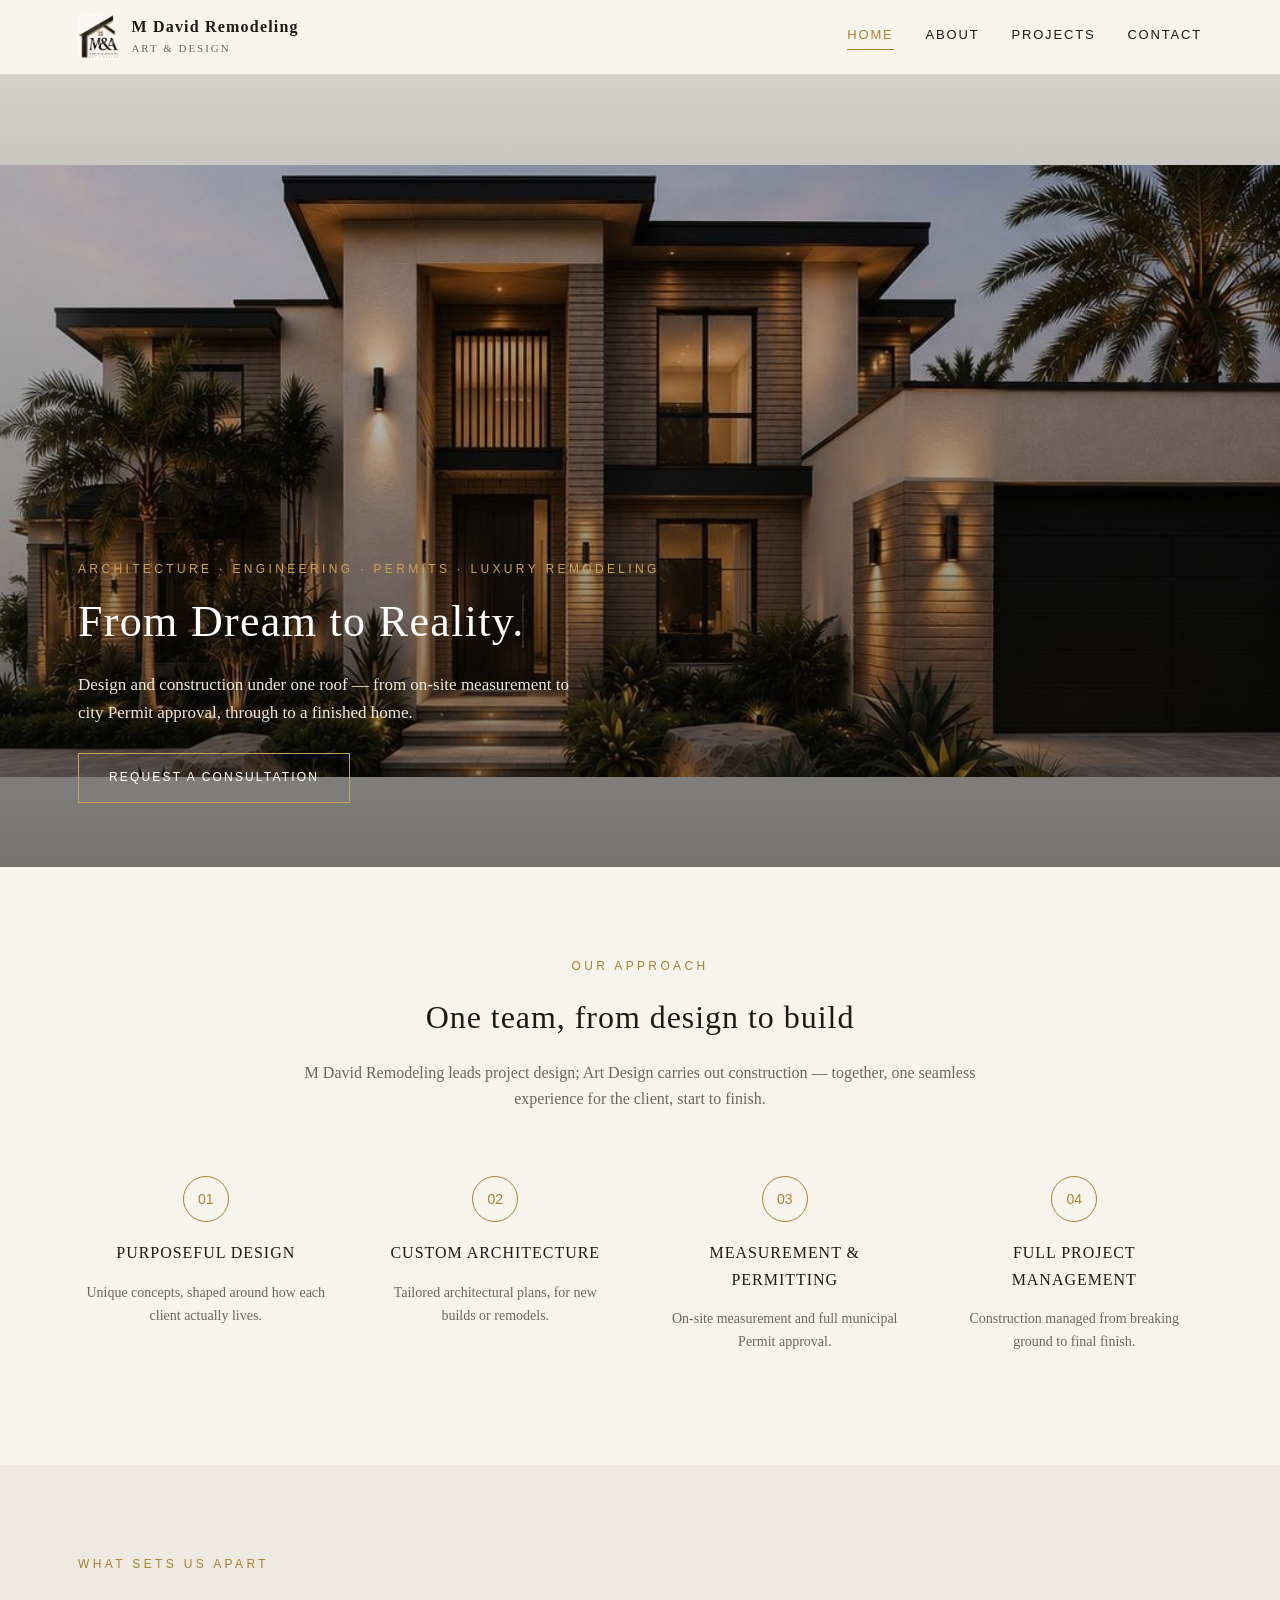
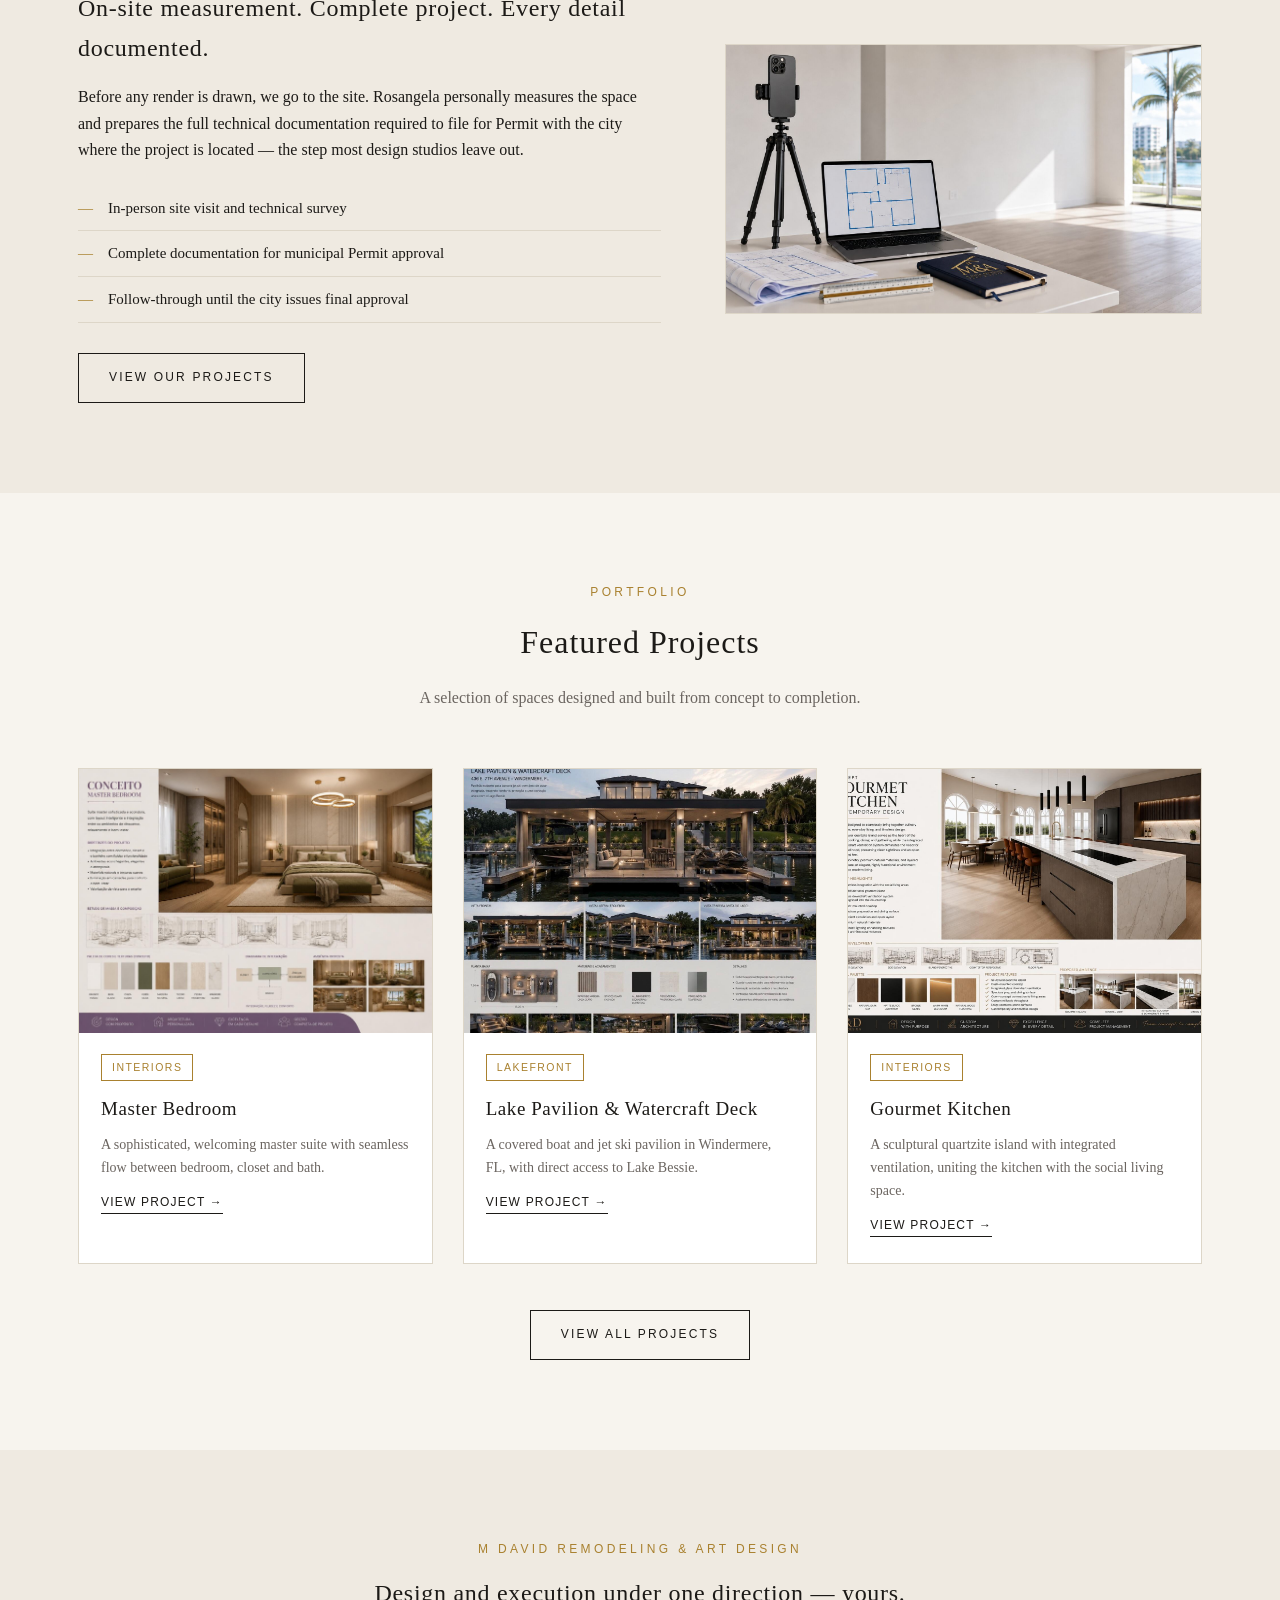
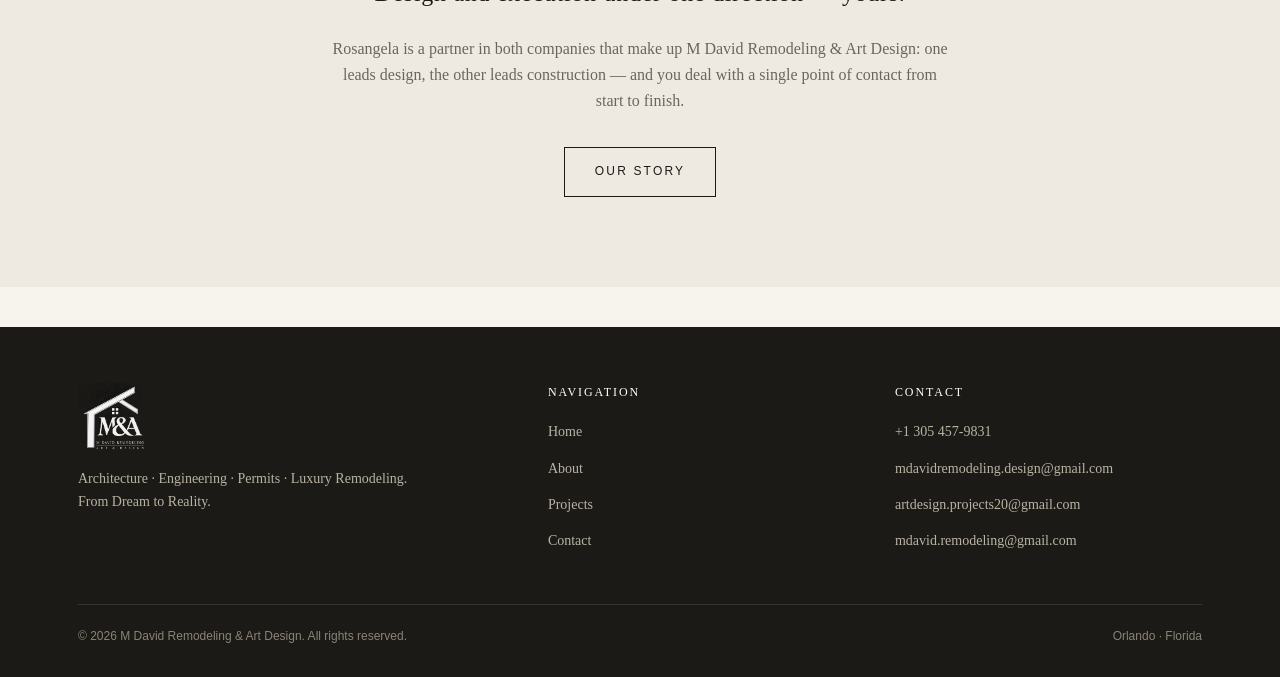
==== index.html @ a719799b "Add files via upload" ====
<!DOCTYPE html>
<html lang="en">
<head>
<meta charset="UTF-8">
<meta name="viewport" content="width=device-width, initial-scale=1.0">
<title>M David Remodeling &amp; Art Design | Luxury Architecture, Engineering &amp; Remodeling</title>
<meta name="description" content="M David Remodeling & Art Design — design, permitting and execution of luxury home remodels in Florida. From Dream to Reality.">
<link rel="canonical" href="https://artdesignpermits.com/">
<meta property="og:site_name" content="M David Remodeling & Art Design">
<meta property="og:title" content="M David Remodeling & Art Design | Luxury Architecture, Engineering & Remodeling">
<meta property="og:url" content="https://artdesignpermits.com/">
<link rel="stylesheet" href="css/styles.css">
</head>
<body>

<header class="site">
  <div class="bar">
    <a class="brand" href="index.html">
      <img src="images/logo-ma.jpg" alt="M&A Logo">
      <span class="name"><strong>M David Remodeling</strong><span>Art &amp; Design</span></span>
    </a>
    <nav class="site-nav">
      <a href="index.html" class="active">Home</a>
      <a href="about.html">About</a>
      <a href="projects.html">Projects</a>
      <a href="contact.html">Contact</a>
    </nav>
  </div>
</header>

<section class="hero">
  <img src="images/hero-exterior.jpg" alt="Luxury remodel — modern facade at dusk">
  <div class="overlay"></div>
  <div class="content">
    <div class="eyebrow">Architecture · Engineering · Permits · Luxury Remodeling</div>
    <h1>From Dream to Reality.</h1>
    <p class="lead">Design and construction under one roof — from on-site measurement to city Permit approval, through to a finished home.</p>
    <a class="btn" href="contact.html">Request a Consultation</a>
  </div>
</section>

<section>
  <div class="wrap">
    <div class="section-head">
      <div class="eyebrow">Our Approach</div>
      <h2>One team, from design to build</h2>
      <p>M David Remodeling leads project design; Art Design carries out construction — together, one seamless experience for the client, start to finish.</p>
    </div>
    <div class="grid-4">
      <div class="service">
        <div class="num">01</div>
        <h3>Purposeful Design</h3>
        <p>Unique concepts, shaped around how each client actually lives.</p>
      </div>
      <div class="service">
        <div class="num">02</div>
        <h3>Custom Architecture</h3>
        <p>Tailored architectural plans, for new builds or remodels.</p>
      </div>
      <div class="service">
        <div class="num">03</div>
        <h3>Measurement &amp; Permitting</h3>
        <p>On-site measurement and full municipal Permit approval.</p>
      </div>
      <div class="service">
        <div class="num">04</div>
        <h3>Full Project Management</h3>
        <p>Construction managed from breaking ground to final finish.</p>
      </div>
    </div>
  </div>
</section>

<section class="alt">
  <div class="wrap permit">
    <div>
      <div class="eyebrow">What Sets Us Apart</div>
      <h2>On-site measurement. Complete project. Every detail documented.</h2>
      <p>Before any render is drawn, we go to the site. Rosangela personally measures the space and prepares the full technical documentation required to file for Permit with the city where the project is located — the step most design studios leave out.</p>
      <ul>
        <li>In-person site visit and technical survey</li>
        <li>Complete documentation for municipal Permit approval</li>
        <li>Follow-through until the city issues final approval</li>
      </ul>
      <a class="btn dark" href="projects.html">View Our Projects</a>
    </div>
    <img src="images/office-measurement-setup.jpg" alt="On-site measurement and project documentation setup">
  </div>
</section>

<section>
  <div class="wrap">
    <div class="section-head">
      <div class="eyebrow">Portfolio</div>
      <h2>Featured Projects</h2>
      <p>A selection of spaces designed and built from concept to completion.</p>
    </div>
    <div class="grid-3">
      <div class="card">
        <div class="thumb"><img src="images/project-master-bedroom.jpg" alt="Master Bedroom"></div>
        <div class="body">
          <span class="tag">Interiors</span>
          <h3>Master Bedroom</h3>
          <p>A sophisticated, welcoming master suite with seamless flow between bedroom, closet and bath.</p>
          <a class="more" href="projects.html#master-bedroom">View Project →</a>
        </div>
      </div>
      <div class="card">
        <div class="thumb"><img src="images/project-lake-pavilion.jpg" alt="Lake Pavilion & Watercraft Deck"></div>
        <div class="body">
          <span class="tag">Lakefront</span>
          <h3>Lake Pavilion &amp; Watercraft Deck</h3>
          <p>A covered boat and jet ski pavilion in Windermere, FL, with direct access to Lake Bessie.</p>
          <a class="more" href="projects.html#lake-pavilion">View Project →</a>
        </div>
      </div>
      <div class="card">
        <div class="thumb"><img src="images/project-gourmet-kitchen.jpg" alt="Gourmet Kitchen"></div>
        <div class="body">
          <span class="tag">Interiors</span>
          <h3>Gourmet Kitchen</h3>
          <p>A sculptural quartzite island with integrated ventilation, uniting the kitchen with the social living space.</p>
          <a class="more" href="projects.html#gourmet-kitchen">View Project →</a>
        </div>
      </div>
    </div>
    <div style="text-align:center; margin-top:46px;">
      <a class="btn dark" href="projects.html">View All Projects</a>
    </div>
  </div>
</section>

<section class="alt">
  <div class="wrap" style="text-align:center;">
    <div class="eyebrow">M David Remodeling &amp; Art Design</div>
    <h2 style="max-width:720px;margin:0 auto 22px;">Design and execution under one direction — yours.</h2>
    <p style="max-width:620px;margin:0 auto 32px;color:var(--grey);">Rosangela is a partner in both companies that make up M David Remodeling &amp; Art Design: one leads design, the other leads construction — and you deal with a single point of contact from start to finish.</p>
    <a class="btn dark" href="about.html">Our Story</a>
  </div>
</section>

<footer class="site">
  <div class="wrap">
    <div class="cols">
      <div>
        <img class="flogo" src="images/logo-ma-white-transparent.png" alt="M&A logo">
        <p>Architecture · Engineering · Permits · Luxury Remodeling.<br>From Dream to Reality.</p>
      </div>
      <div>
        <h4>Navigation</h4>
        <ul>
          <li><a href="index.html">Home</a></li>
          <li><a href="about.html">About</a></li>
          <li><a href="projects.html">Projects</a></li>
          <li><a href="contact.html">Contact</a></li>
        </ul>
      </div>
      <div>
        <h4>Contact</h4>
        <ul>
          <li><a href="tel:+13054579831">+1 305 457-9831</a></li>
          <li><a href="mailto:mdavidremodeling.design@gmail.com">mdavidremodeling.design@gmail.com</a></li>
          <li><a href="mailto:artdesign.projects20@gmail.com">artdesign.projects20@gmail.com</a></li>
          <li><a href="mailto:mdavid.remodeling@gmail.com">mdavid.remodeling@gmail.com</a></li>
        </ul>
      </div>
    </div>
    <div class="bottom">
      <span>© 2026 M David Remodeling &amp; Art Design. All rights reserved.</span>
      <span>Orlando · Florida</span>
    </div>
  </div>
</footer>

</body>
</html>
---- css/styles.css ----
/* M David Remodeling & Art Design — site styles */
:root {
  --ink: #1c1a17;
  --cream: #f7f4ee;
  --cream-2: #efeae1;
  --gold: #a9812f;
  --gold-light: #c9a35a;
  --grey: #6b6560;
  --line: #ddd6c8;
  --maxw: 1180px;
}

* { box-sizing: border-box; }
html { scroll-behavior: smooth; }
body {
  margin: 0;
  font-family: 'Georgia', 'Times New Roman', serif;
  color: var(--ink);
  background: var(--cream);
  line-height: 1.65;
}
h1, h2, h3, h4 {
  font-family: 'Georgia', 'Times New Roman', serif;
  font-weight: 400;
  letter-spacing: 0.03em;
  margin: 0 0 0.5em;
}
a { color: inherit; text-decoration: none; }
img { max-width: 100%; display: block; }
.wrap { max-width: var(--maxw); margin: 0 auto; padding: 0 28px; }
.eyebrow {
  text-transform: uppercase;
  letter-spacing: 0.28em;
  font-size: 12px;
  color: var(--gold);
  font-family: Helvetica, Arial, sans-serif;
  margin-bottom: 14px;
}

/* Header */
header.site {
  position: sticky; top: 0; z-index: 50;
  background: rgba(247,244,238,0.96);
  border-bottom: 1px solid var(--line);
  backdrop-filter: blur(6px);
}
header.site .bar {
  display: flex; align-items: center; justify-content: space-between;
  padding: 14px 28px; max-width: var(--maxw); margin: 0 auto;
}
header.site .brand { display: flex; align-items: center; gap: 12px; }
header.site .brand img { height: 46px; width: auto; }
header.site .brand .name {
  font-size: 15px; letter-spacing: 0.08em; line-height: 1.3;
}
header.site .brand .name strong { display:block; font-size: 16px; }
header.site .brand .name span { font-size: 11px; color: var(--grey); text-transform: uppercase; letter-spacing: 0.18em; }
nav.site-nav { display: flex; gap: 32px; font-family: Helvetica, Arial, sans-serif; }
nav.site-nav a {
  font-size: 13px; text-transform: uppercase; letter-spacing: 0.14em;
  padding-bottom: 4px; border-bottom: 1px solid transparent;
}
nav.site-nav a.active, nav.site-nav a:hover { border-bottom-color: var(--gold); color: var(--gold); }
.nav-toggle { display: none; }

/* Hero */
.hero { position: relative; height: 88vh; min-height: 560px; overflow: hidden; }
.hero img { width: 100%; height: 100%; object-fit: cover; }
.hero .overlay {
  position: absolute; inset: 0;
  background: linear-gradient(180deg, rgba(10,10,8,0.15) 0%, rgba(10,10,8,0.55) 100%);
}
.hero .content {
  position: absolute; left: 0; right: 0; bottom: 64px; color: #fff;
  max-width: var(--maxw); margin: 0 auto; padding: 0 28px;
}
.hero .eyebrow { color: var(--gold-light); }
.hero h1 { font-size: 44px; line-height: 1.25; max-width: 720px; color: #fff; }
.hero h1 em { font-style: normal; color: var(--gold-light); }
.hero p.lead { max-width: 520px; color: #eee8da; font-size: 17px; margin-bottom: 26px; }

.btn {
  display: inline-block; padding: 14px 30px; font-family: Helvetica, Arial, sans-serif;
  font-size: 12px; letter-spacing: 0.18em; text-transform: uppercase;
  border: 1px solid var(--gold-light); color: #fff; transition: all .25s ease;
}
.btn:hover { background: var(--gold-light); color: #1c1a17; }
.btn.dark { border-color: var(--ink); color: var(--ink); }
.btn.dark:hover { background: var(--ink); color: #fff; }

/* Sections */
section { padding: 90px 0; }
section.alt { background: var(--cream-2); }
.section-head { text-align: center; max-width: 680px; margin: 0 auto 56px; }
.section-head h2 { font-size: 32px; }
.section-head p { color: var(--grey); font-size: 16px; }

/* Services grid */
.grid-4 { display: grid; grid-template-columns: repeat(4, 1fr); gap: 34px; }
.service {
  text-align: center; padding: 8px;
}
.service .num {
  width: 46px; height: 46px; margin: 0 auto 18px; border: 1px solid var(--gold);
  border-radius: 50%; display: flex; align-items: center; justify-content: center;
  color: var(--gold); font-family: Helvetica, Arial, sans-serif; font-size: 14px;
}
.service h3 { font-size: 16px; letter-spacing: 0.06em; text-transform: uppercase; margin-bottom: 10px; }
.service p { color: var(--grey); font-size: 14px; }

/* Permit highlight */
.permit {
  display: grid; grid-template-columns: 1.1fr 0.9fr; gap: 64px; align-items: center;
}
.permit img { border: 1px solid var(--line); }
.permit ul { list-style: none; padding: 0; margin: 22px 0 30px; }
.permit li { padding: 10px 0 10px 30px; position: relative; border-bottom: 1px solid var(--line); font-size: 15px; }
.permit li:before { content: "—"; position: absolute; left: 0; color: var(--gold); }

/* Project cards */
.grid-3 { display: grid; grid-template-columns: repeat(3, 1fr); gap: 30px; }
.card { background: #fff; border: 1px solid var(--line); }
.card .thumb { aspect-ratio: 4/3; overflow: hidden; }
.card .thumb img { width: 100%; height: 100%; object-fit: cover; transition: transform .5s ease; }
.card:hover .thumb img { transform: scale(1.05); }
.card .body { padding: 20px 22px 26px; }
.card .tag {
  display: inline-block; font-family: Helvetica, Arial, sans-serif; font-size: 10.5px;
  letter-spacing: 0.14em; text-transform: uppercase; color: var(--gold); border: 1px solid var(--gold);
  padding: 4px 10px; margin-bottom: 12px;
}
.card h3 { font-size: 19px; margin-bottom: 8px; }
.card p { color: var(--grey); font-size: 14px; margin: 0; }
.card a.more { display: inline-block; margin-top: 14px; font-family: Helvetica,Arial,sans-serif; font-size: 12px; letter-spacing: .1em; text-transform: uppercase; border-bottom: 1px solid var(--ink); }

/* Full project block (projects page) */
.project-block { padding: 70px 0; border-bottom: 1px solid var(--line); }
.project-block .meta { display:flex; justify-content: space-between; align-items: flex-end; margin-bottom: 26px; flex-wrap: wrap; gap: 14px;}
.project-block h2 { font-size: 28px; margin-bottom: 6px; }
.project-block .loc { color: var(--grey); font-family: Helvetica, Arial, sans-serif; font-size: 13px; letter-spacing: 0.04em; }
.project-block figure { margin: 0; }
.project-block img { width: 100%; border: 1px solid var(--line); }
.badge-permit {
  font-family: Helvetica, Arial, sans-serif; font-size: 11px; letter-spacing: 0.14em; text-transform: uppercase;
  background: var(--ink); color: #fff; padding: 7px 14px; white-space: nowrap; height: fit-content;
}

/* About */
.about-hero { display: grid; grid-template-columns: 0.9fr 1.1fr; gap: 70px; align-items: center; }
.about-hero img { border: 1px solid var(--line); }
.about-hero h1 { font-size: 34px; margin-bottom: 18px; }
.about-hero p { font-size: 16px; margin-bottom: 16px; }

.process { display: grid; grid-template-columns: repeat(4, 1fr); gap: 26px; margin-top: 40px; }
.process .step { background: #fff; border: 1px solid var(--line); padding: 30px 22px; text-align: center;}
.process .step .thumb { aspect-ratio: 4/3; overflow: hidden; margin: -30px -22px 20px; }
.process .step img { width: 100%; height: 100%; object-fit: cover; }
.process .step h3 { font-size: 15px; text-transform: uppercase; letter-spacing: 0.08em; margin-bottom: 8px; }
.process .step p { font-size: 13.5px; color: var(--grey); margin: 0; }
.process .step .n { font-family: Helvetica, Arial, sans-serif; color: var(--gold); font-size: 12px; letter-spacing: 0.14em; margin-bottom: 8px; }

.values { display: grid; grid-template-columns: repeat(2,1fr); gap: 22px; margin-top: 40px; }
.values .val { border-left: 2px solid var(--gold); padding: 4px 0 4px 22px; }
.values .val h3 { font-size: 16px; margin-bottom: 6px; }
.values .val p { font-size: 14.5px; color: var(--grey); margin: 0; }

/* Contact */
.contact-grid { display: grid; grid-template-columns: 1fr 1fr; gap: 60px; }
.contact-list { list-style: none; padding: 0; margin: 0; }
.contact-list li { padding: 20px 0; border-bottom: 1px solid var(--line); }
.contact-list .label { font-family: Helvetica, Arial, sans-serif; font-size: 11px; text-transform: uppercase; letter-spacing: 0.14em; color: var(--gold); margin-bottom: 6px; }
.contact-list .value { font-size: 18px; }
.contact-list .langs { font-family: Helvetica, Arial, sans-serif; font-size: 13px; color: var(--grey); margin-top: 6px; }
form.contact input, form.contact textarea {
  width: 100%; padding: 14px 16px; margin-bottom: 16px; border: 1px solid var(--line);
  background: #fff; font-family: Helvetica, Arial, sans-serif; font-size: 14px; color: var(--ink);
}
form.contact button {
  font-family: Helvetica, Arial, sans-serif; font-size: 12px; letter-spacing: 0.18em; text-transform: uppercase;
  background: var(--ink); color: #fff; border: none; padding: 15px 34px; cursor: pointer;
}

/* Footer */
footer.site {
  background: var(--ink); color: #cfc9bb; padding: 56px 0 30px; margin-top: 40px;
}
footer.site .cols { display: grid; grid-template-columns: 1.4fr 1fr 1fr; gap: 40px; margin-bottom: 40px; }
footer.site img.flogo { height: 70px; margin-bottom: 14px; }
footer.site h4 { font-size: 12px; text-transform: uppercase; letter-spacing: 0.16em; color: #fff; margin-bottom: 16px; }
footer.site p, footer.site a { font-size: 14px; color: #b9b3a4; }
footer.site ul { list-style: none; padding: 0; margin: 0; }
footer.site li { margin-bottom: 10px; }
footer.site .bottom { border-top: 1px solid #38352e; padding-top: 22px; font-size: 12px; color: #8a8474; font-family: Helvetica, Arial, sans-serif; display: flex; justify-content: space-between; flex-wrap: wrap; gap: 10px;}

@media (max-width: 900px) {
  .grid-4, .grid-3, .process, .values { grid-template-columns: repeat(2,1fr); }
  .permit, .about-hero, .contact-grid { grid-template-columns: 1fr; }
  .about-hero .imgcol { order: -1; }
  footer.site .cols { grid-template-columns: 1fr; }
  nav.site-nav { display: none; }
  .hero h1 { font-size: 32px; }
}
@media (max-width: 560px) {
  .grid-4, .grid-3, .process, .values { grid-template-columns: 1fr; }
  section { padding: 60px 0; }
  .hero .content { bottom: 40px; }
}
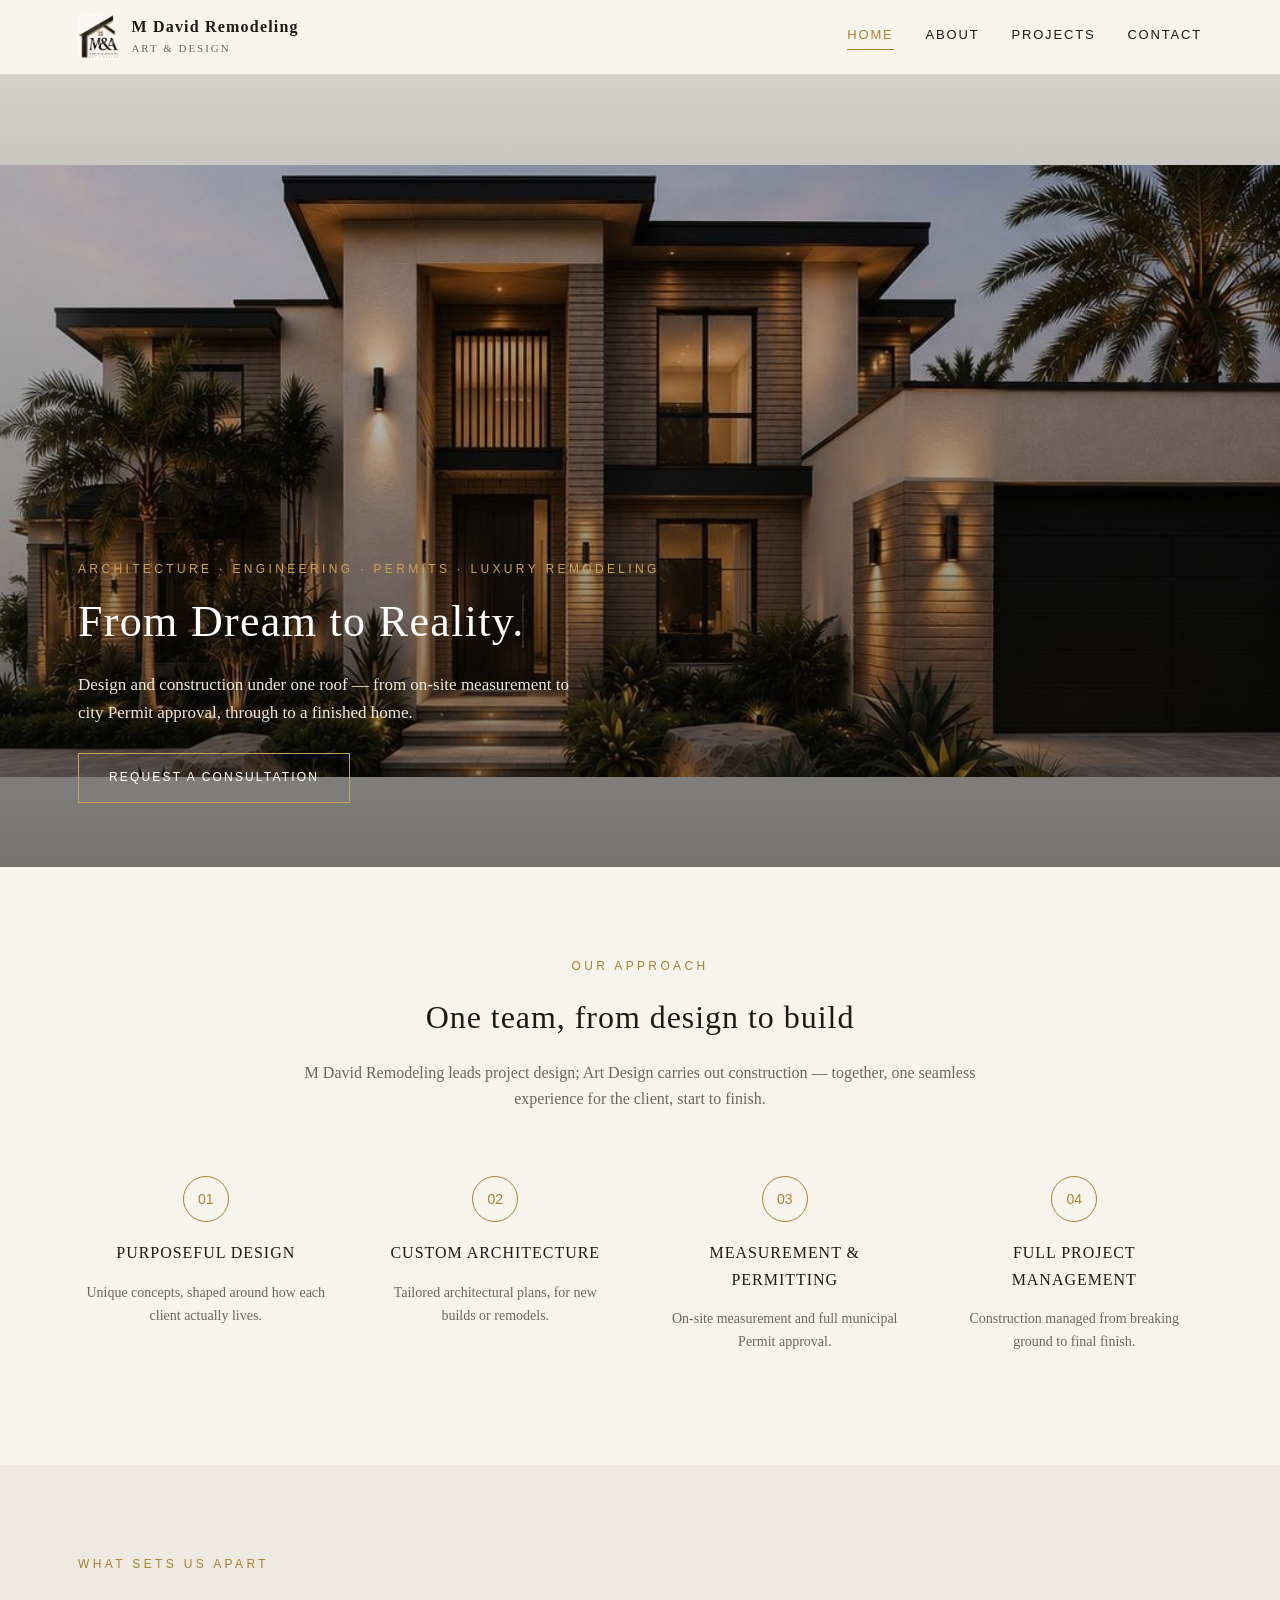
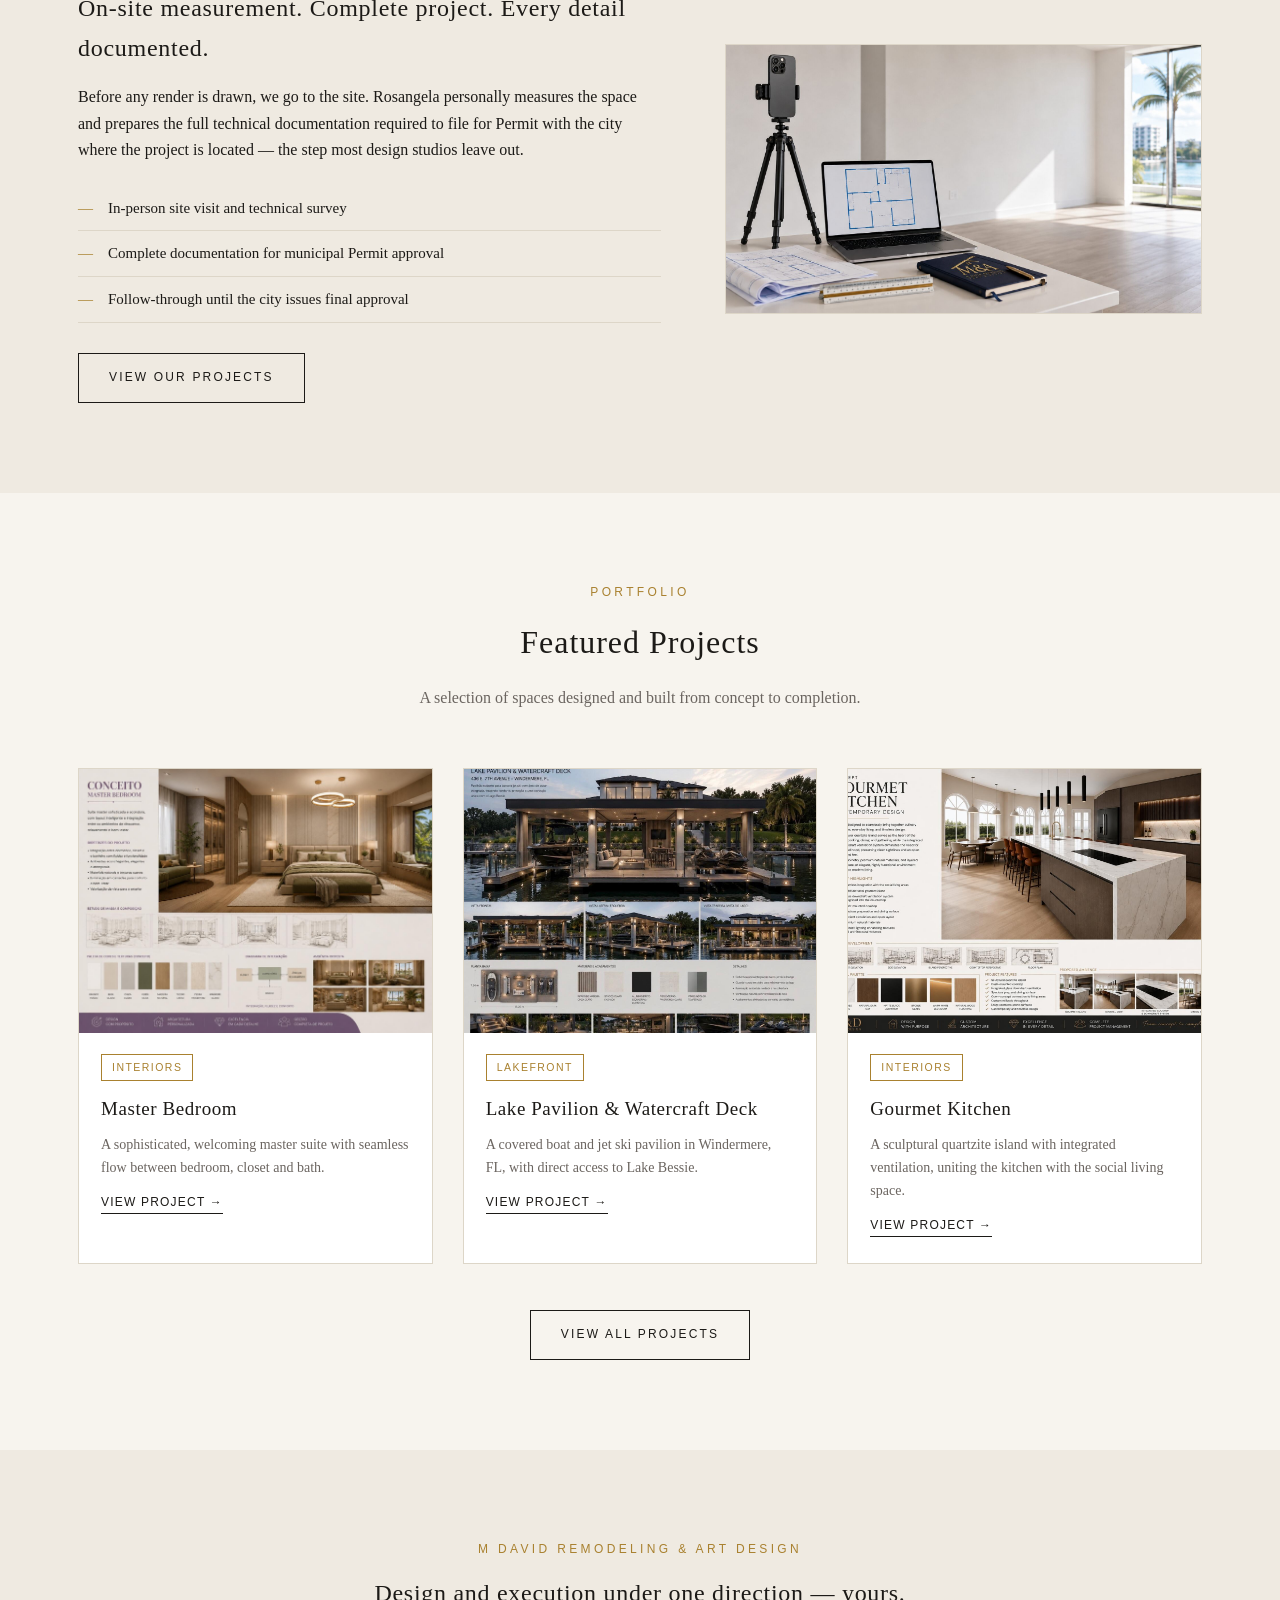
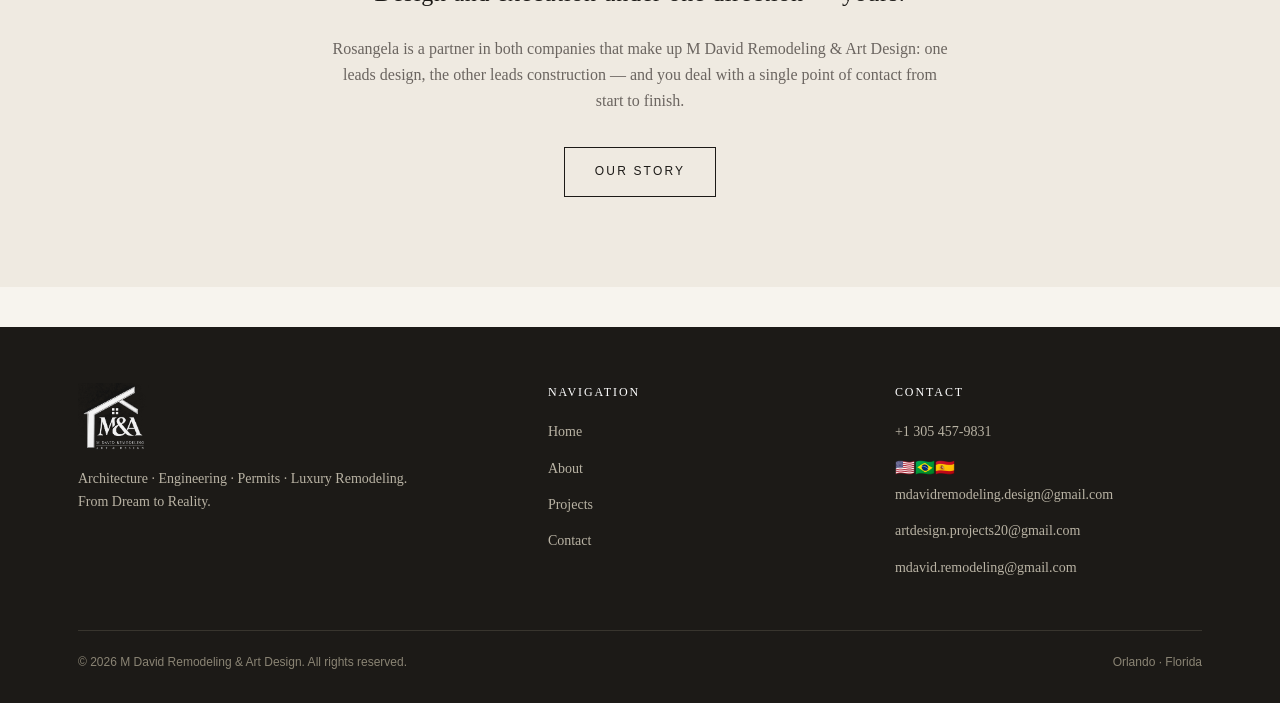
==== commit 1acd4188: "Clean up contact information in index.html Removed extra flags from contact phone number." ====
--- a/index.html
+++ b/index.html
@@ -158,7 +158,7 @@
       <div>
         <h4>Contact</h4>
         <ul>
-          <li><a href="tel:+13054579831">+1 305 457-9831</a></li>
+          <li><a href="tel:+13054579831">+1 305 457-9831</a></li>🇺🇸🇧🇷🇪🇸
           <li><a href="mailto:mdavidremodeling.design@gmail.com">mdavidremodeling.design@gmail.com</a></li>
           <li><a href="mailto:artdesign.projects20@gmail.com">artdesign.projects20@gmail.com</a></li>
           <li><a href="mailto:mdavid.remodeling@gmail.com">mdavid.remodeling@gmail.com</a></li>
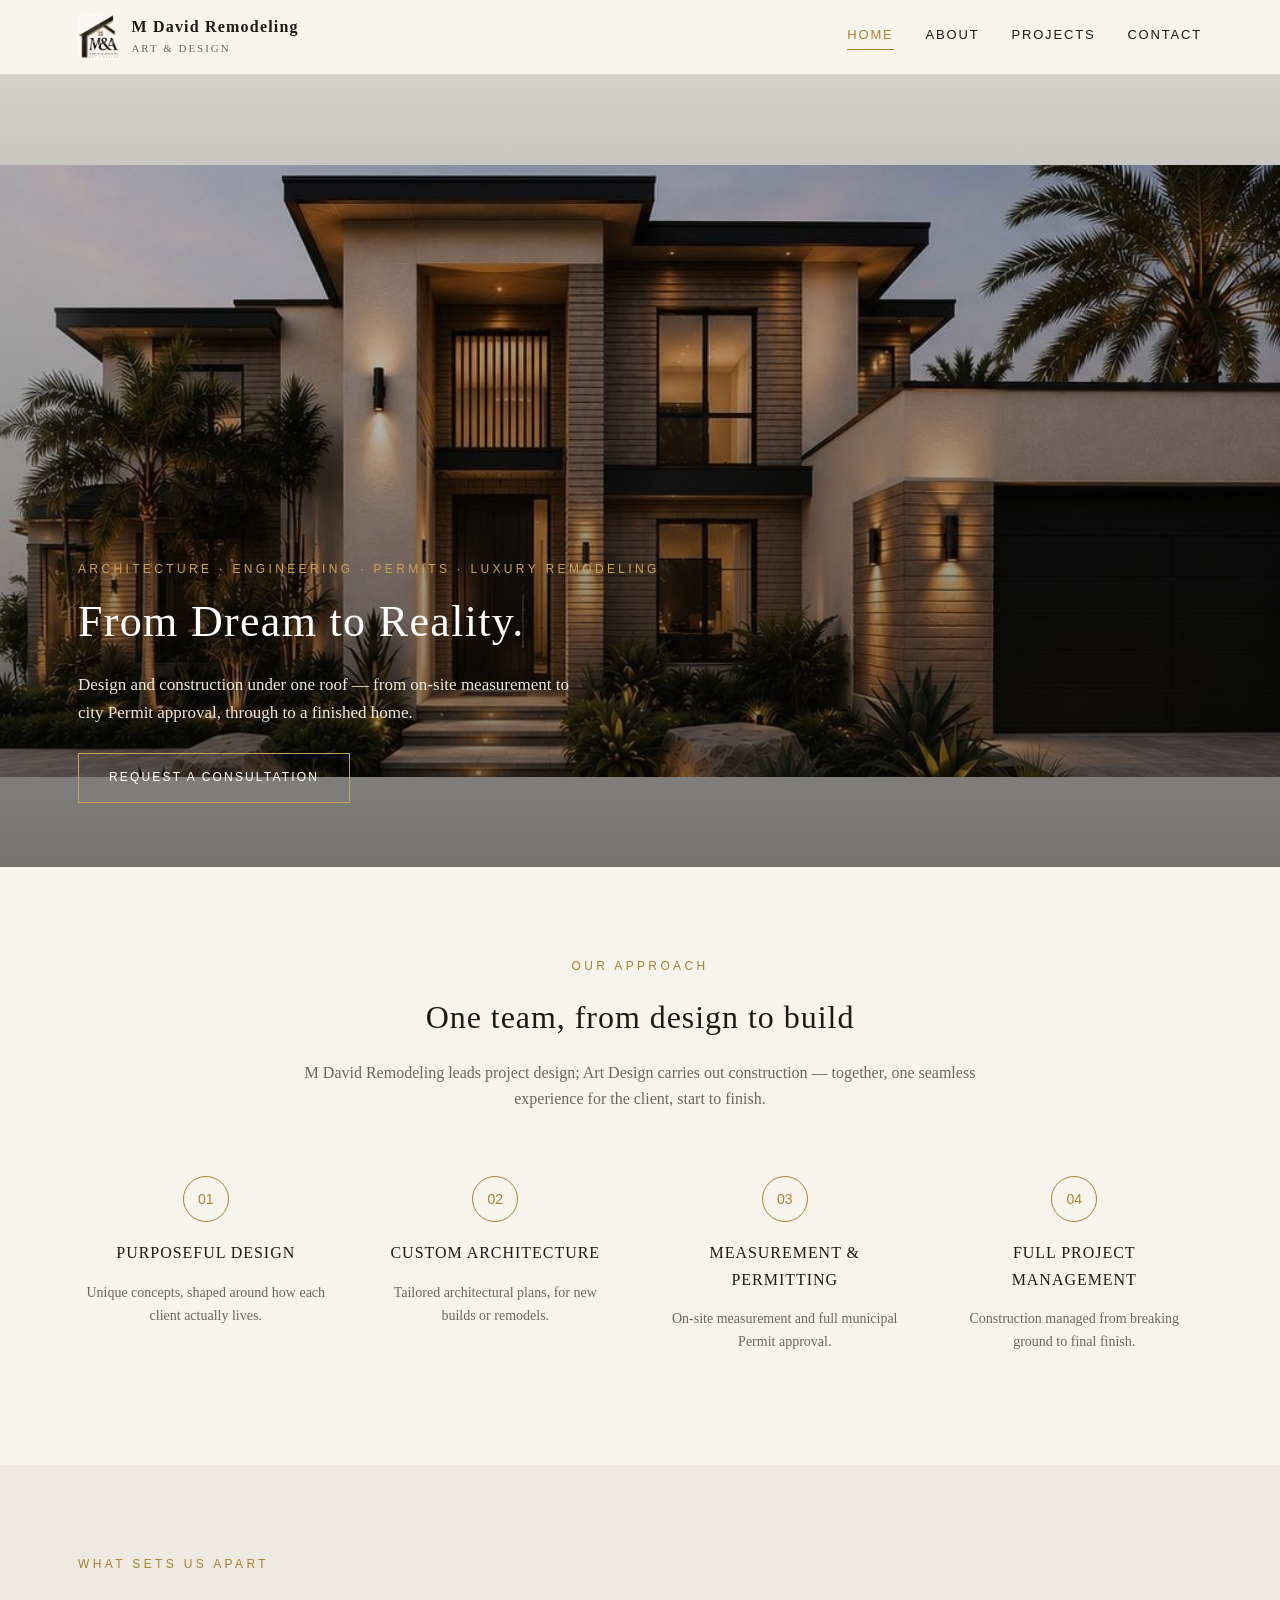
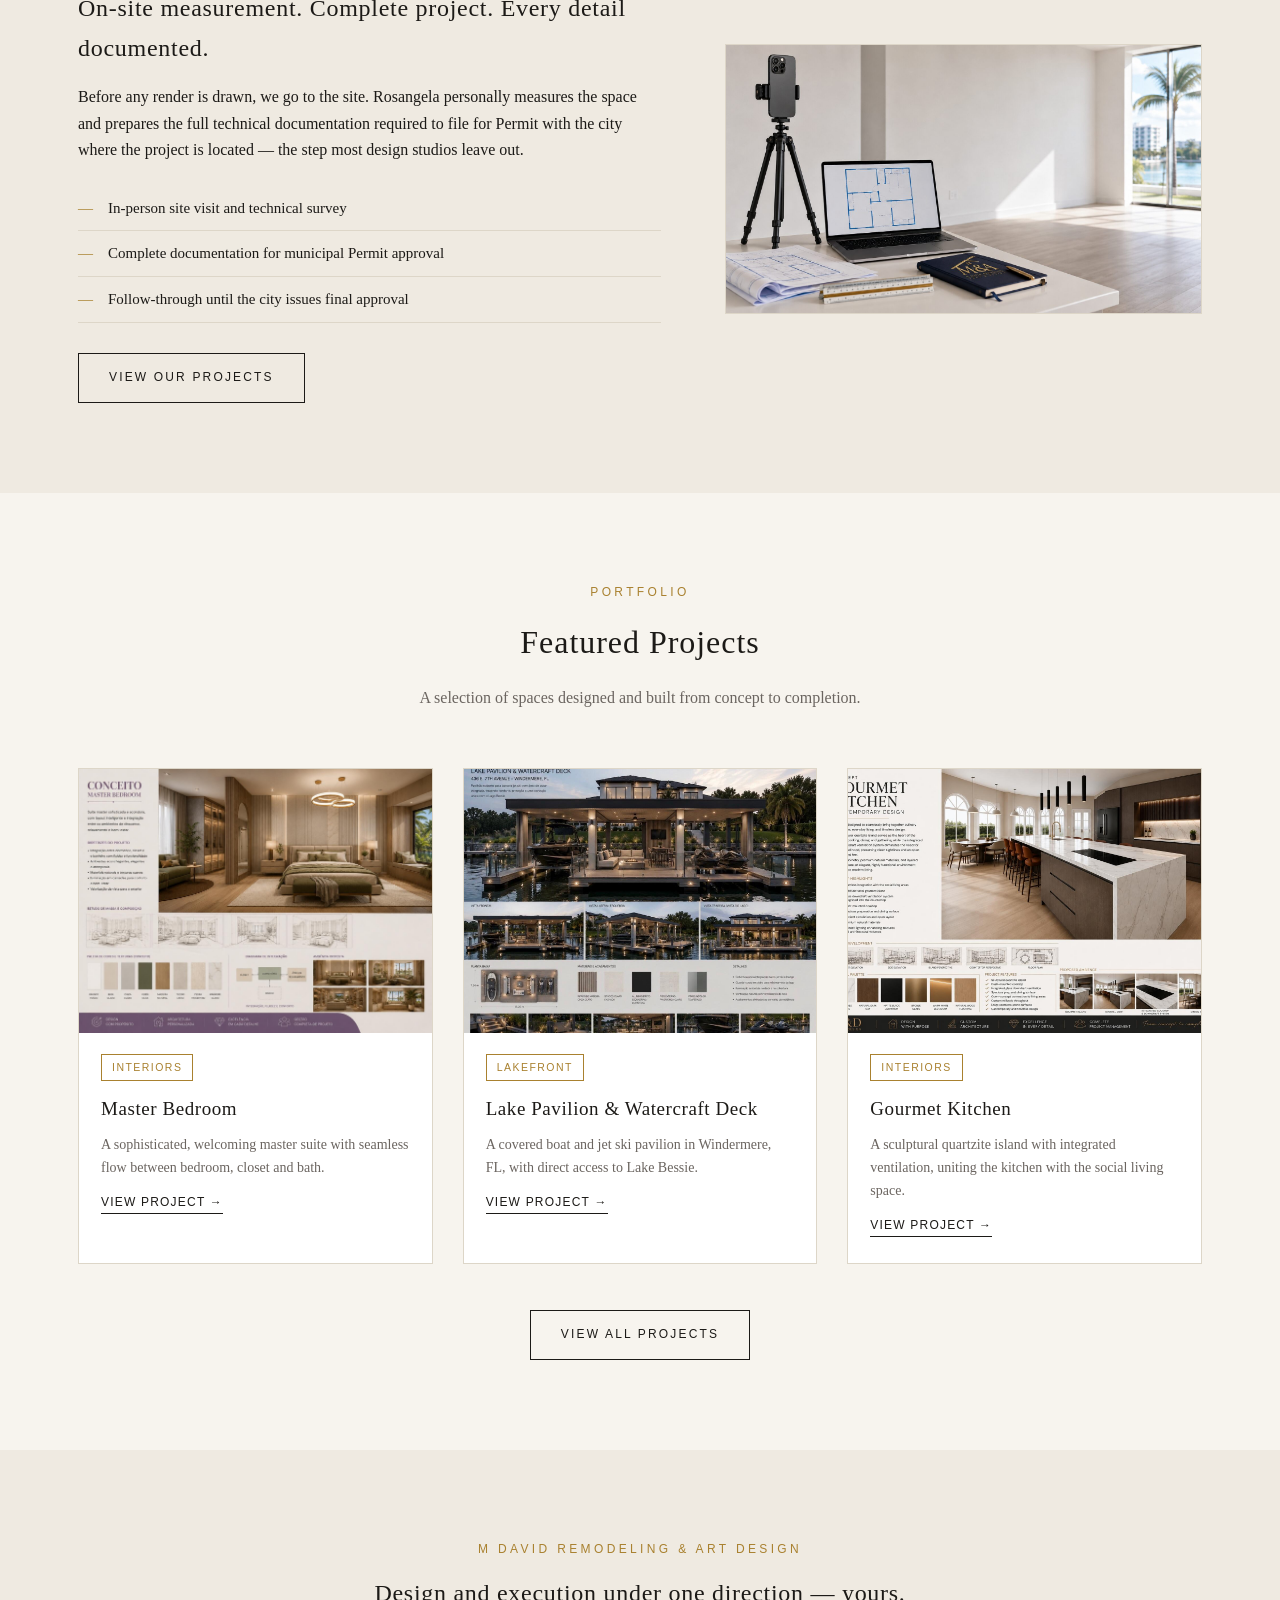
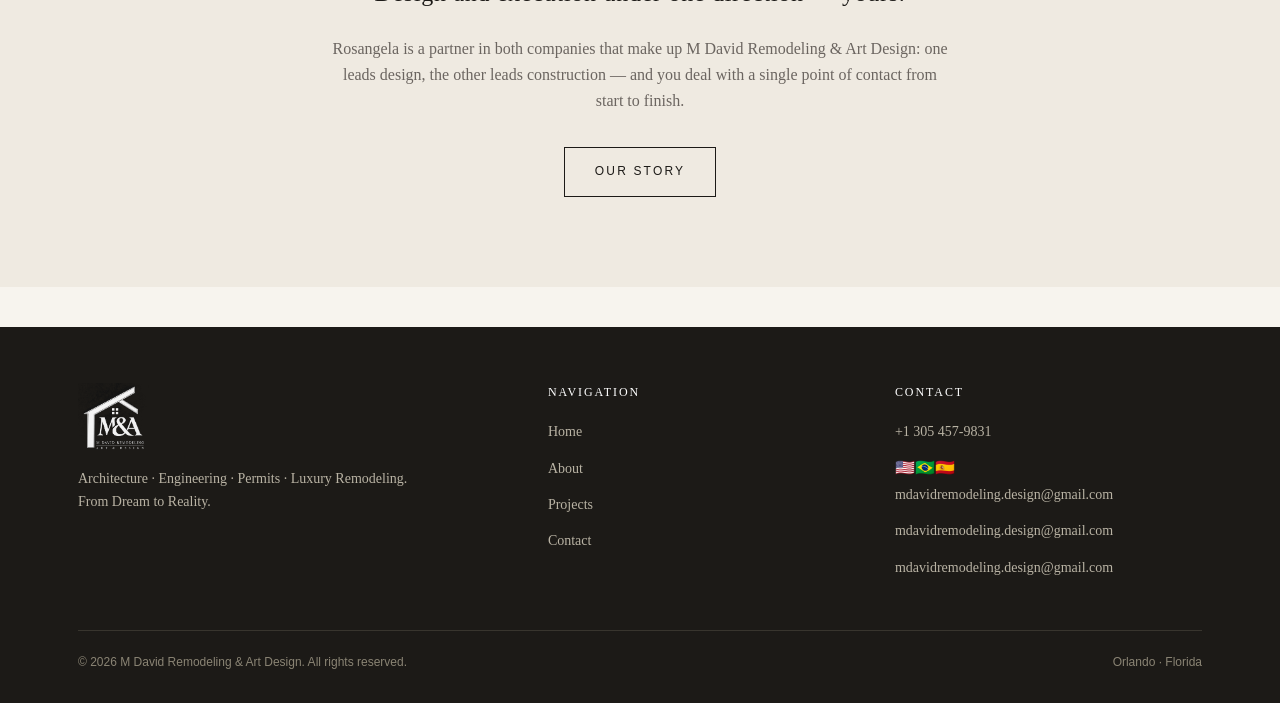
==== commit 98b2deb8: "Fix formatting of contact information in index.html" ====
--- a/index.html
+++ b/index.html
@@ -158,10 +158,10 @@
       <div>
         <h4>Contact</h4>
         <ul>
-          <li><a href="tel:+13054579831">+1 305 457-9831</a></li>🇺🇸🇧🇷🇪🇸
+          <li><a href="tel:+13054579831">+1 305 457-9831</a></li> 🇺🇸🇧🇷🇪🇸
           <li><a href="mailto:mdavidremodeling.design@gmail.com">mdavidremodeling.design@gmail.com</a></li>
-          <li><a href="mailto:artdesign.projects20@gmail.com">artdesign.projects20@gmail.com</a></li>
-          <li><a href="mailto:mdavid.remodeling@gmail.com">mdavid.remodeling@gmail.com</a></li>
+          <li><a href="mailto:mdavidremodeling.design@gmail.com">mdavidremodeling.design@gmail.com</a></li>
+          <li><a href="mailto:mdavidremodeling.design@gmail.com">mdavidremodeling.design@gmail.com</a></li>
         </ul>
       </div>
     </div>
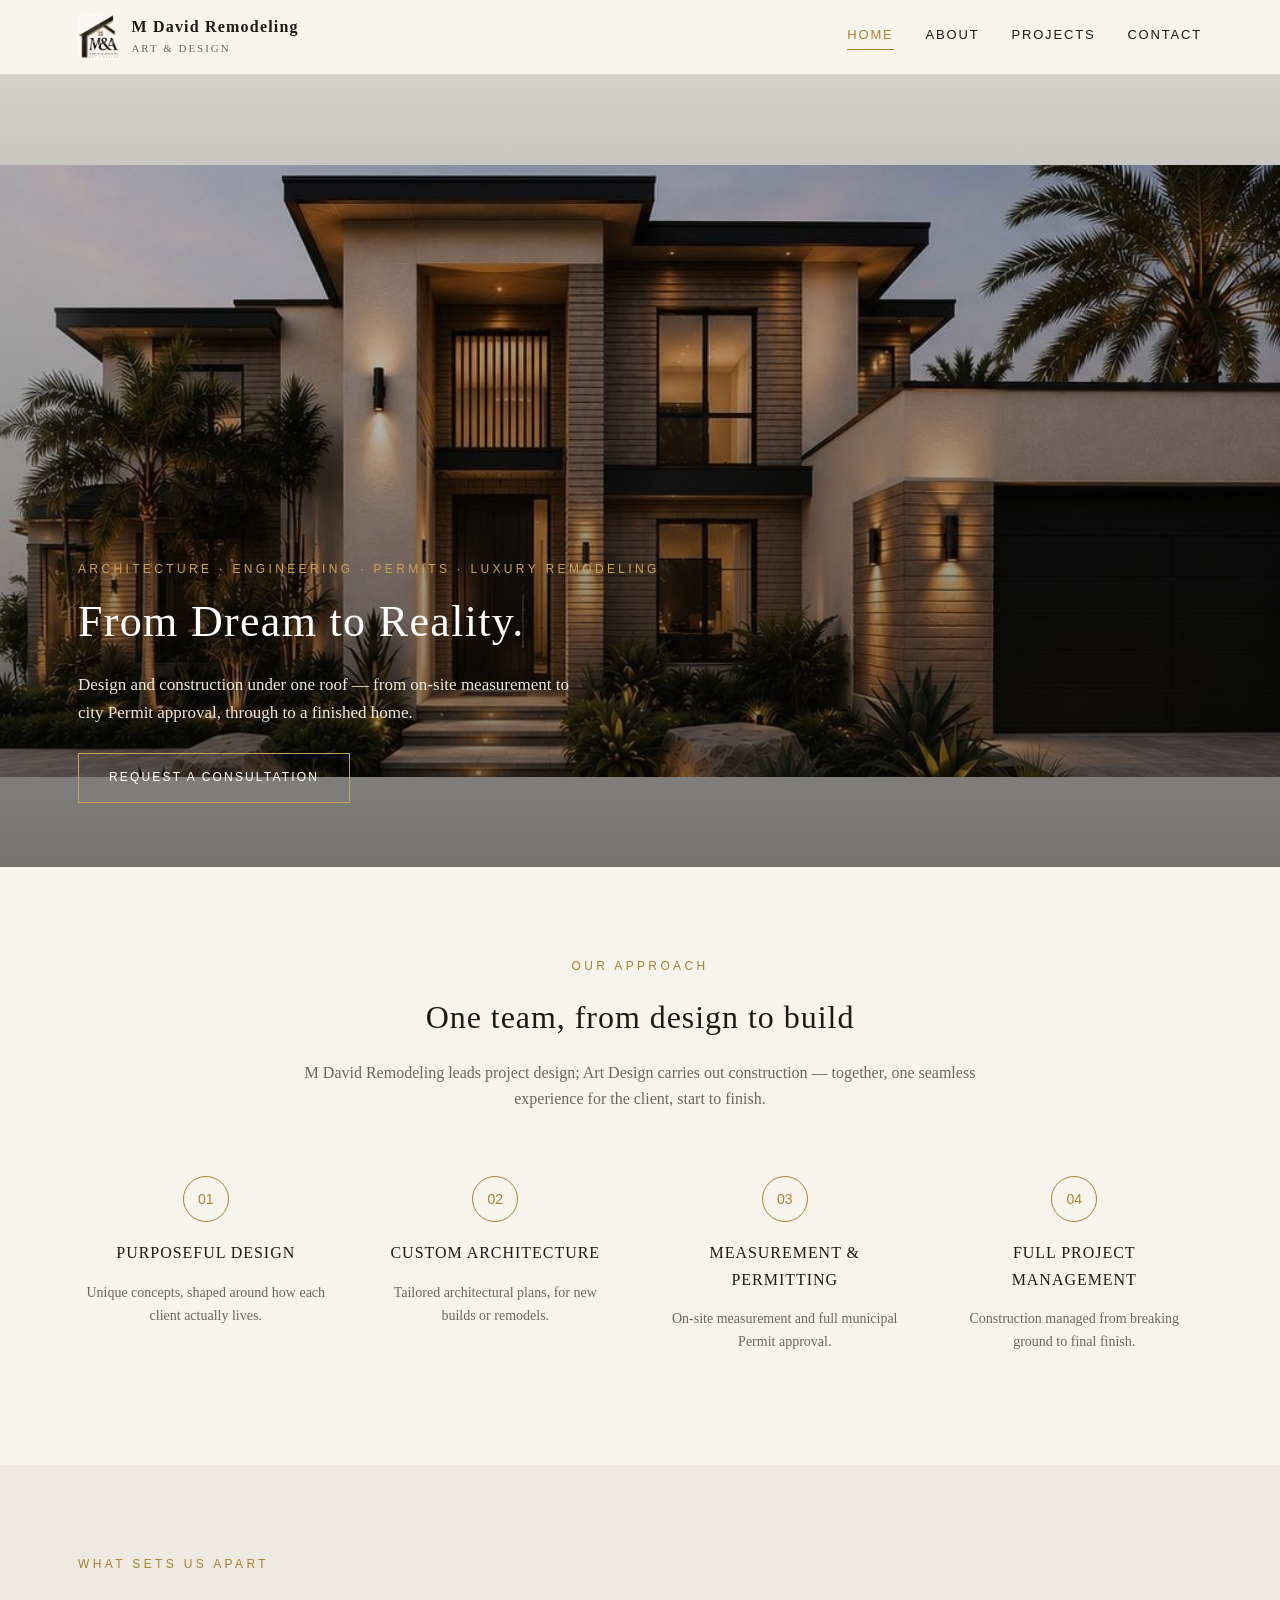
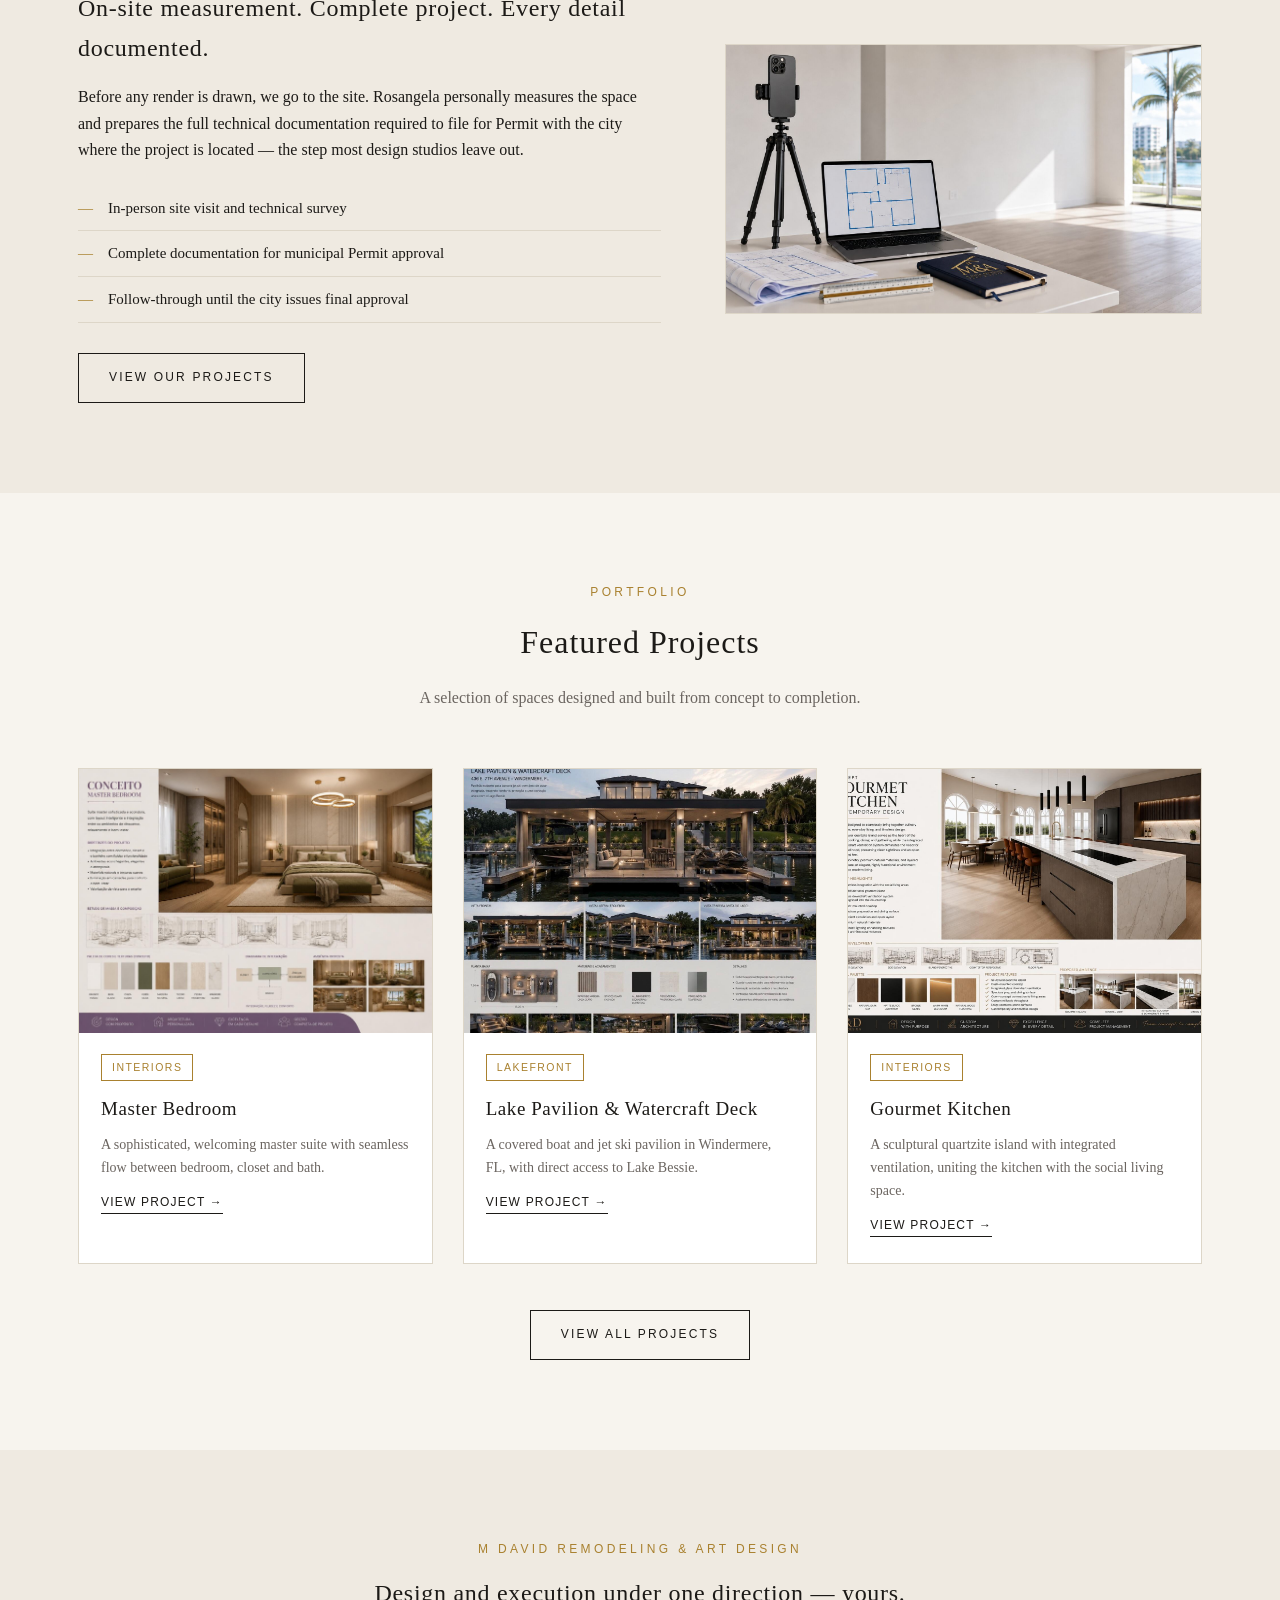
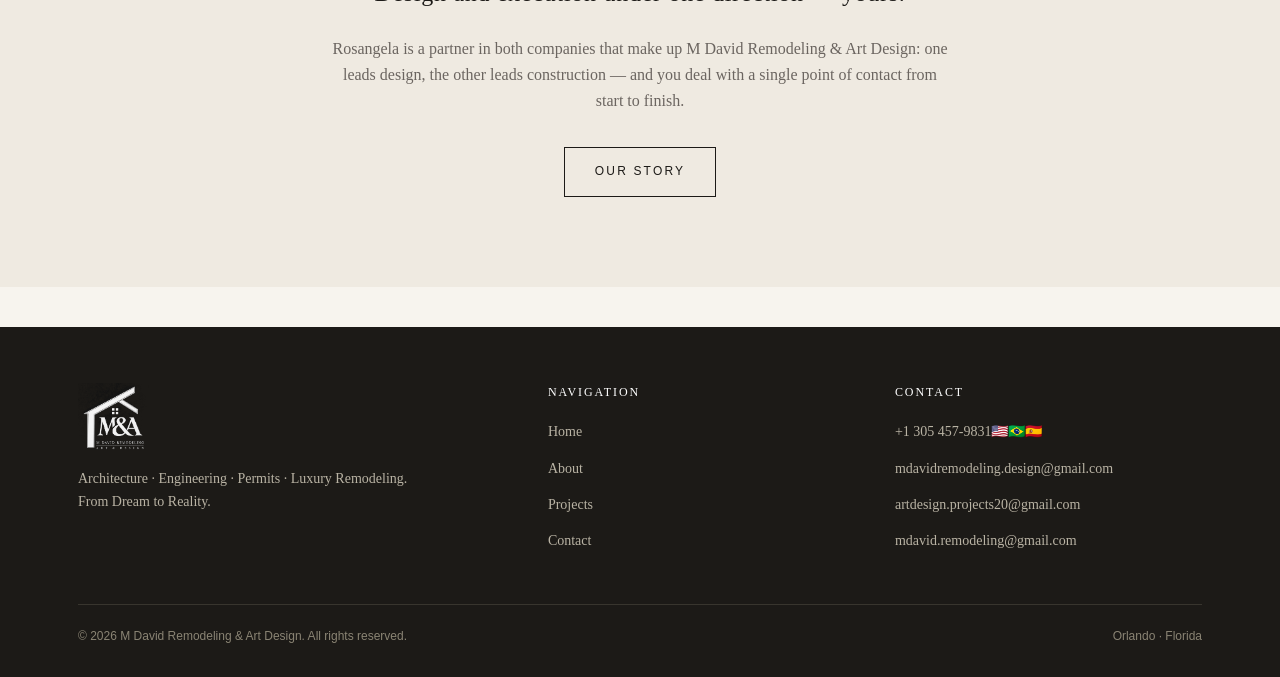
==== commit c01b6fdf: "Modify contact section in index.html Updated contact information and removed duplicate email links." ====
--- a/index.html
+++ b/index.html
@@ -158,10 +158,10 @@
       <div>
         <h4>Contact</h4>
         <ul>
-          <li><a href="tel:+13054579831">+1 305 457-9831</a></li> 🇺🇸🇧🇷🇪🇸
+          <li><a href="tel:+13054579831🇺🇸🇧🇷🇪🇸">+1 305 457-9831🇺🇸🇧🇷🇪🇸</a></li> 
           <li><a href="mailto:mdavidremodeling.design@gmail.com">mdavidremodeling.design@gmail.com</a></li>
-          <li><a href="mailto:mdavidremodeling.design@gmail.com">mdavidremodeling.design@gmail.com</a></li>
-          <li><a href="mailto:mdavidremodeling.design@gmail.com">mdavidremodeling.design@gmail.com</a></li>
+          <li><a href="mailto:artdesign.projects20@gmail.com">artdesign.projects20@gmail.com</a></li>
+          <li><a href="mailto:mdavid.remodeling@gmail.com">mdavid.remodeling@gmail.com</a></li>
         </ul>
       </div>
     </div>
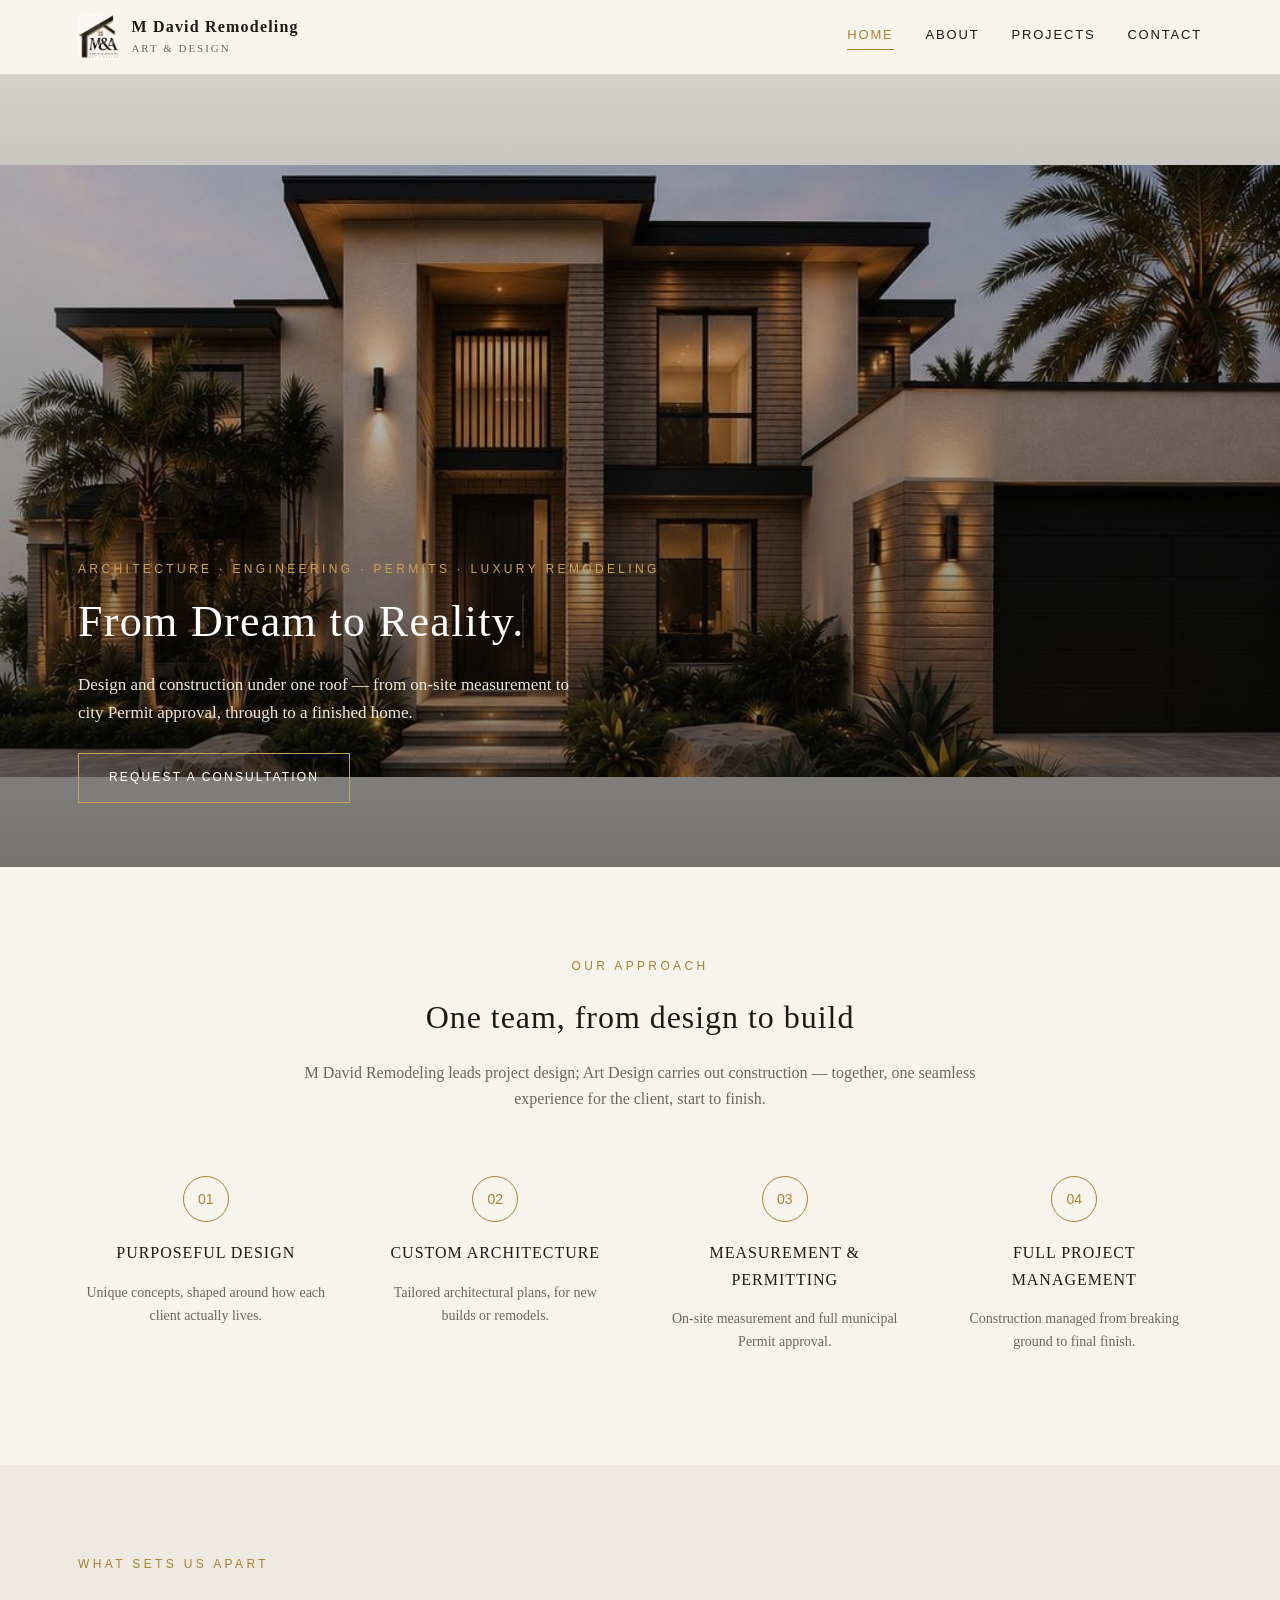
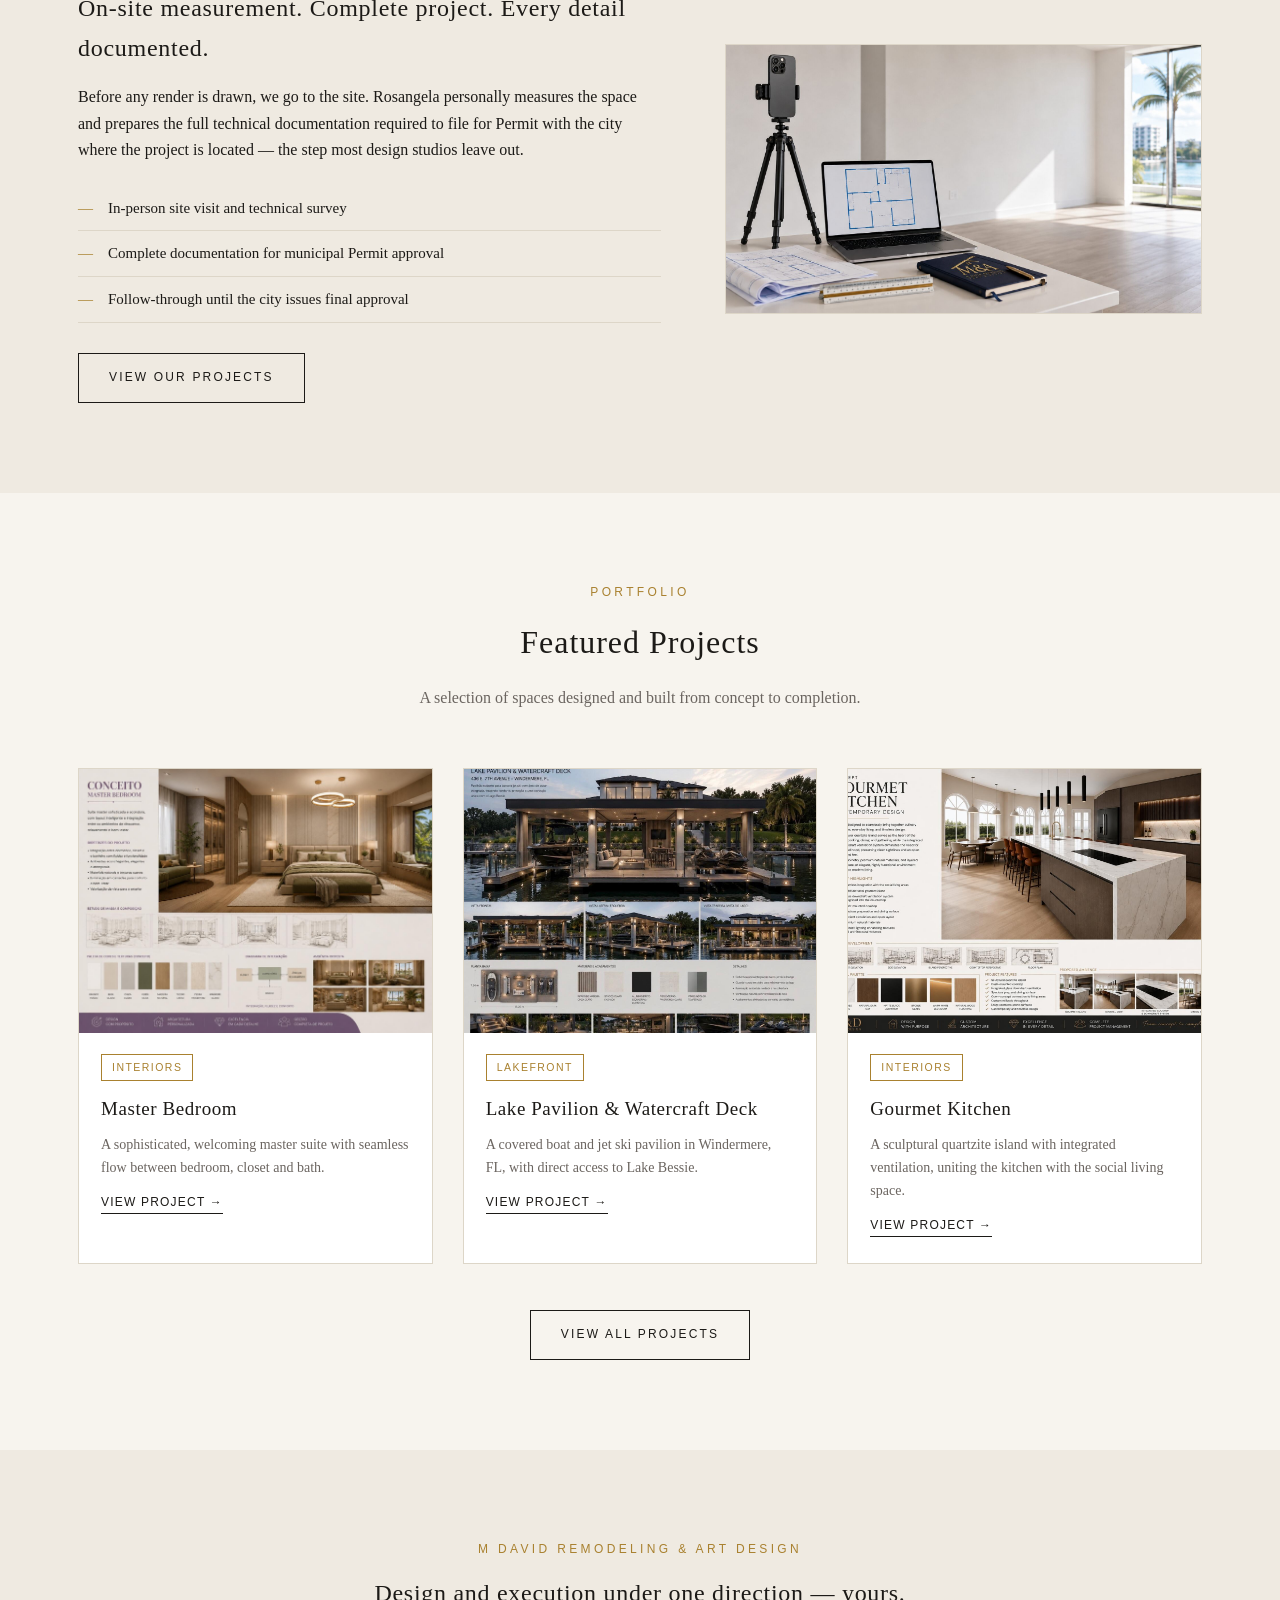
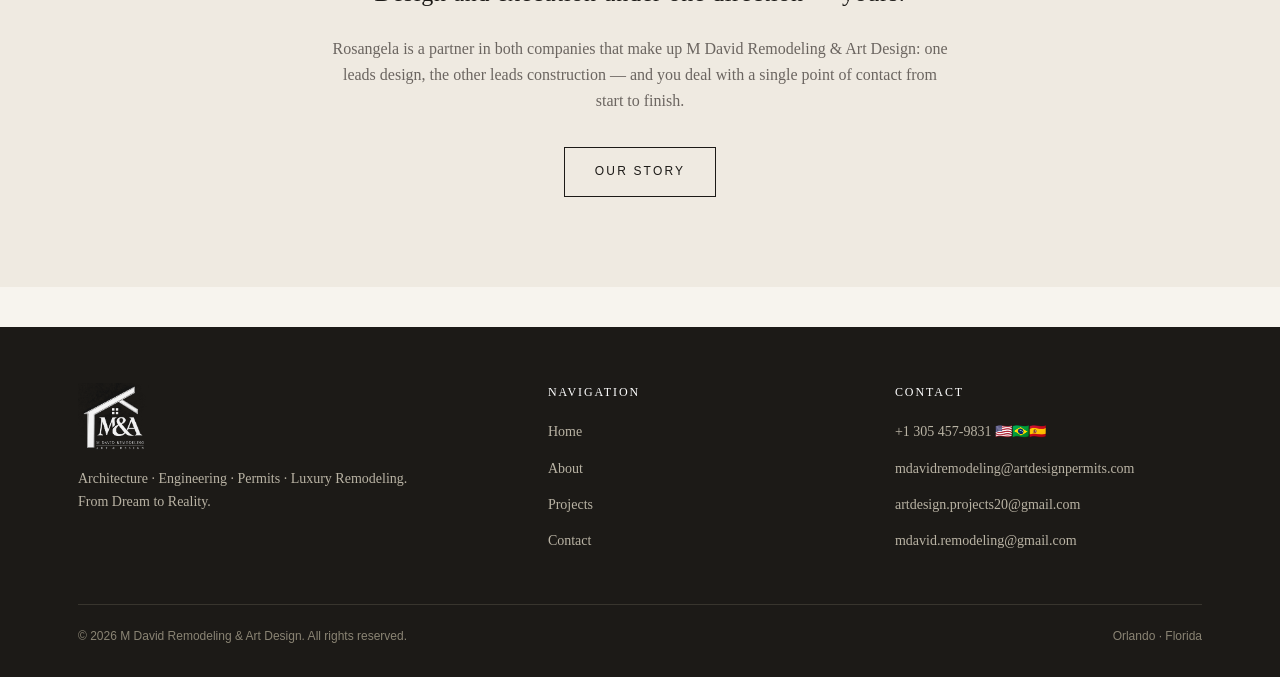
==== commit 6494687d: "Update contact email and format phone number" ====
--- a/index.html
+++ b/index.html
@@ -158,8 +158,8 @@
       <div>
         <h4>Contact</h4>
         <ul>
-          <li><a href="tel:+13054579831🇺🇸🇧🇷🇪🇸">+1 305 457-9831🇺🇸🇧🇷🇪🇸</a></li> 
-          <li><a href="mailto:mdavidremodeling.design@gmail.com">mdavidremodeling.design@gmail.com</a></li>
+          <li><a href="tel:+13054579831🇺🇸🇧🇷🇪🇸">+1 305 457-9831 🇺🇸🇧🇷🇪🇸</a></li> 
+          <li><a href="mailto:mdavidremodeling@artdesignpermits.com">mdavidremodeling@artdesignpermits.com</a></li>
           <li><a href="mailto:artdesign.projects20@gmail.com">artdesign.projects20@gmail.com</a></li>
           <li><a href="mailto:mdavid.remodeling@gmail.com">mdavid.remodeling@gmail.com</a></li>
         </ul>
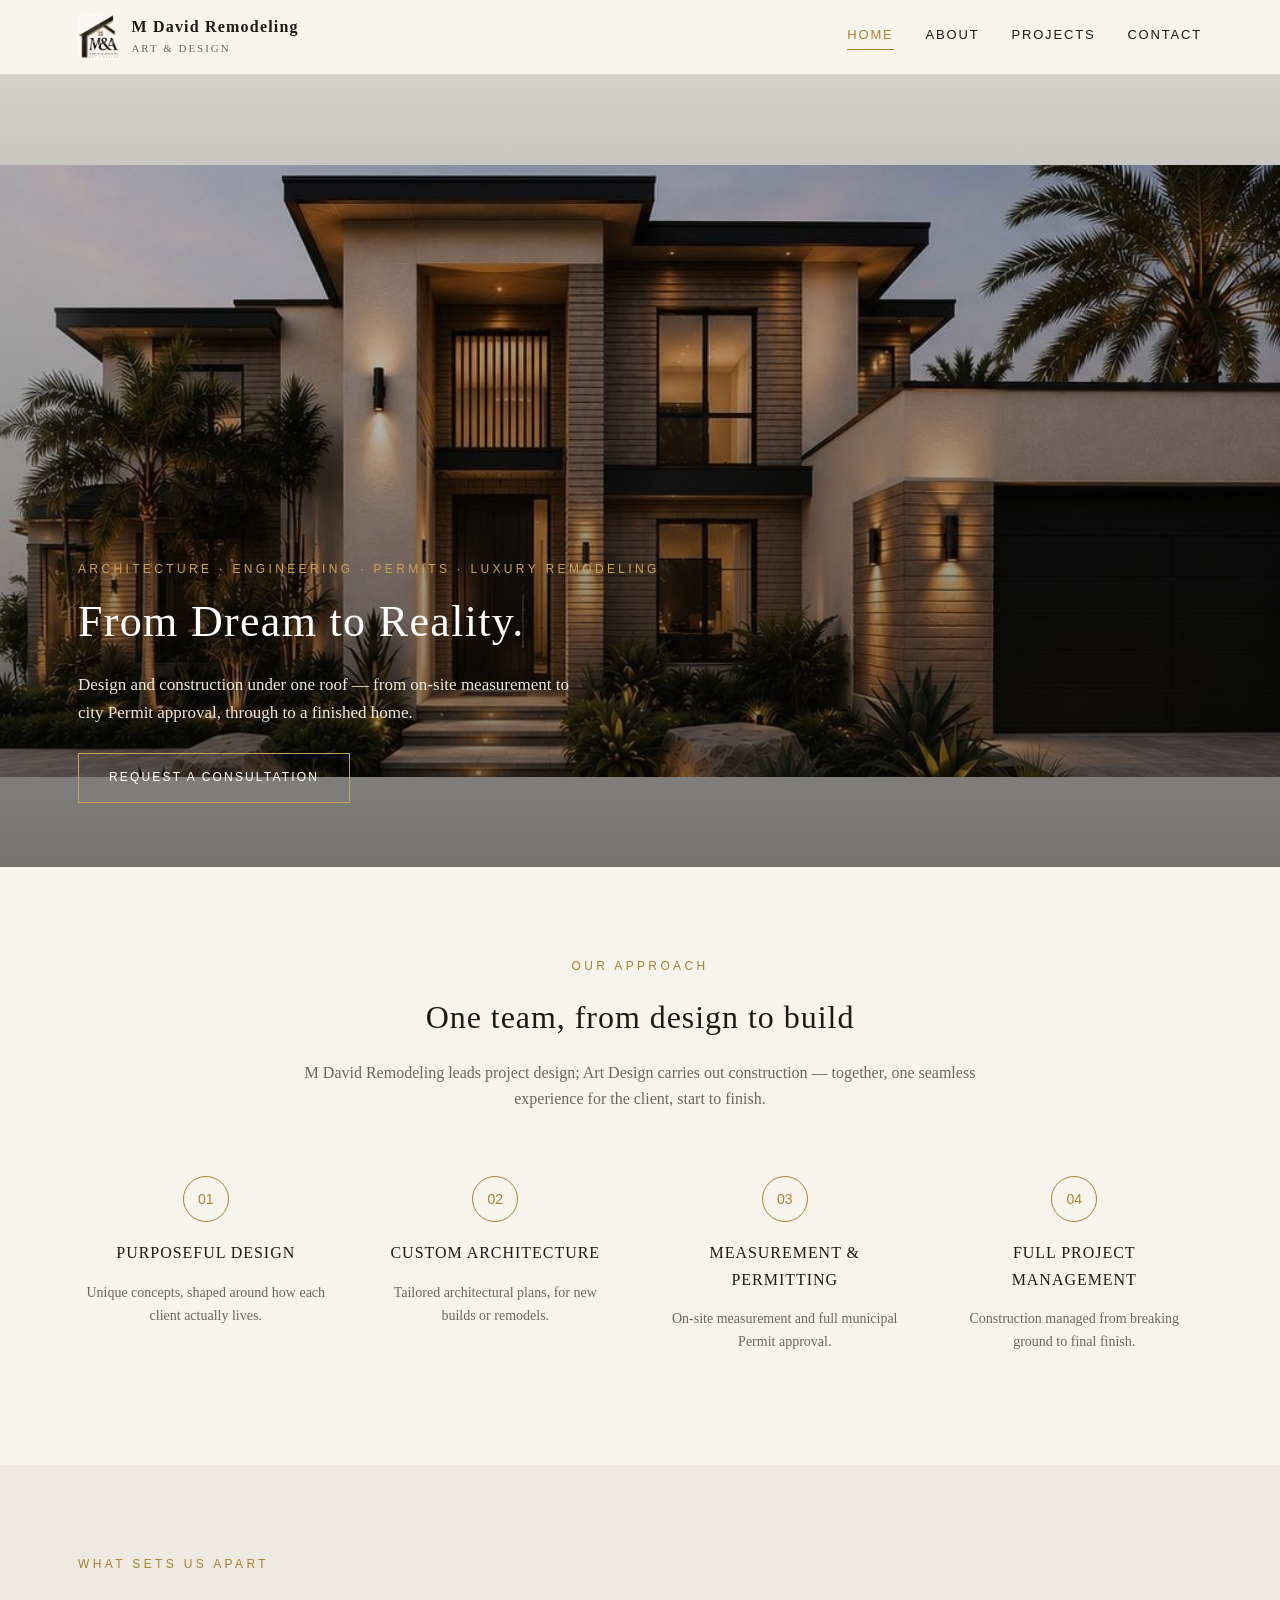
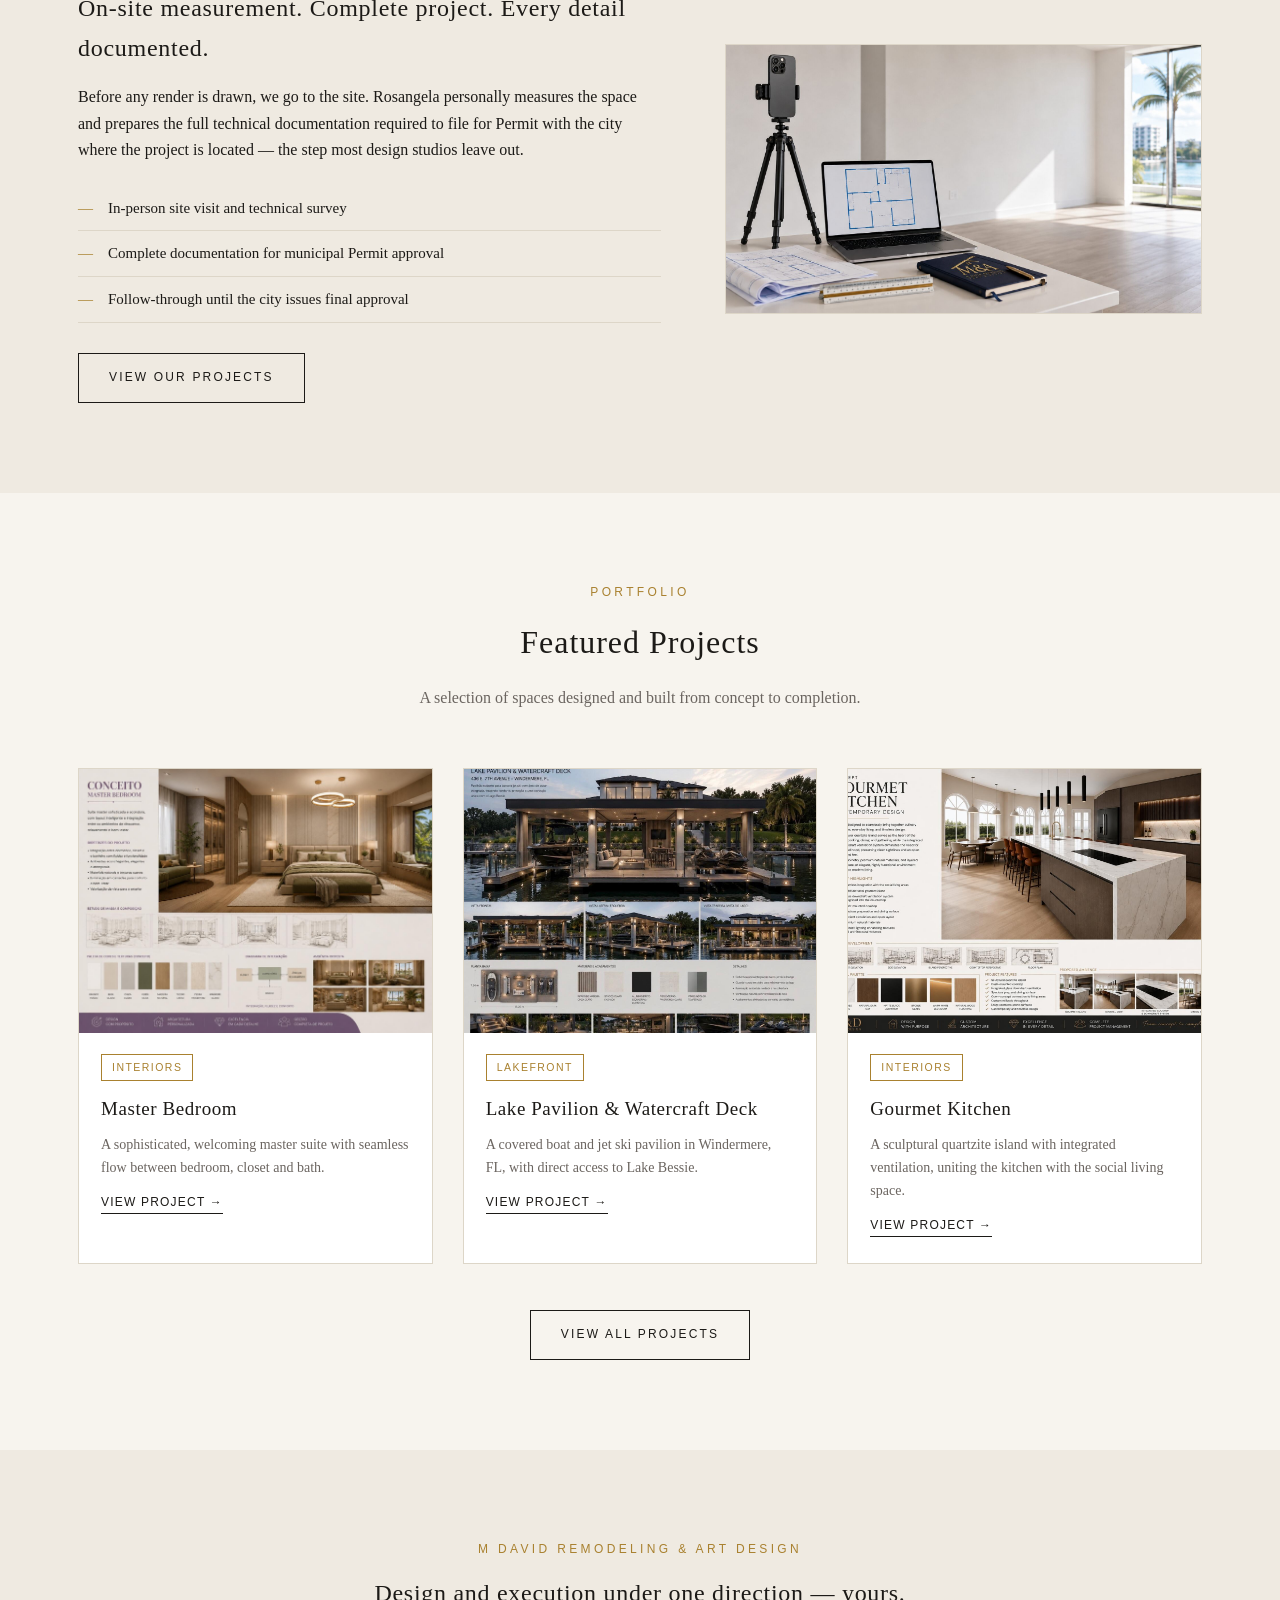
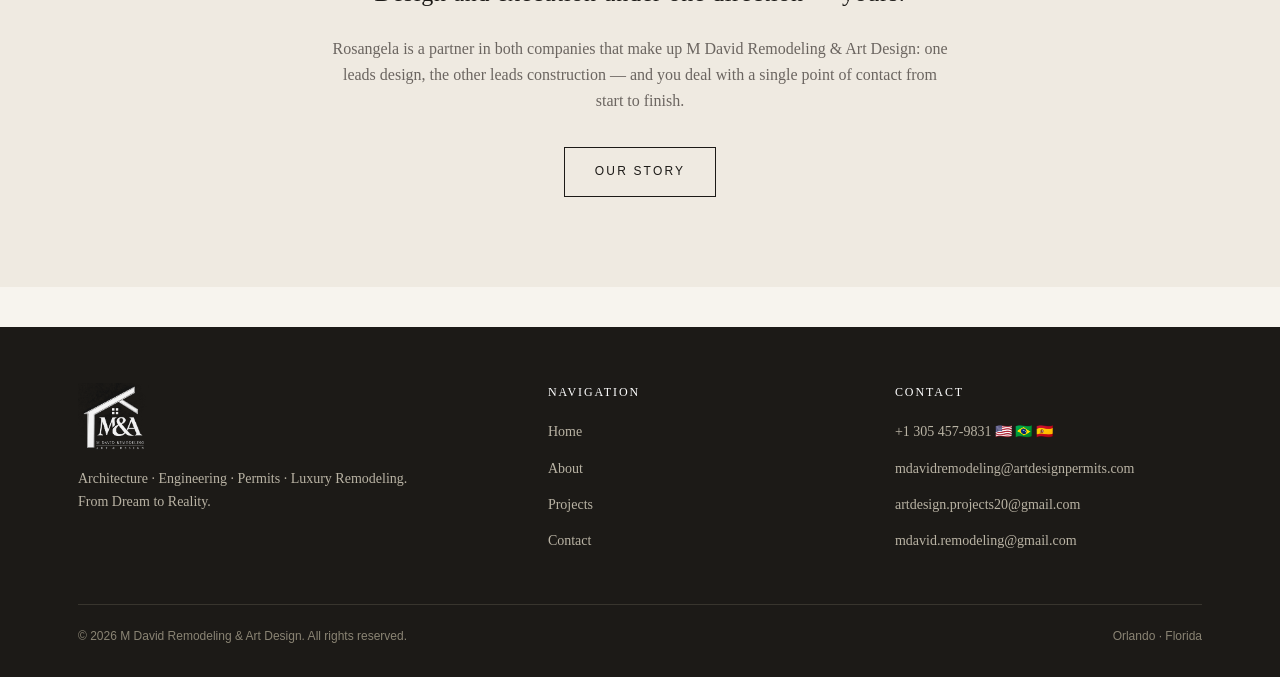
==== commit e7128811: "Fix phone number formatting in contact section" ====
--- a/index.html
+++ b/index.html
@@ -158,7 +158,7 @@
       <div>
         <h4>Contact</h4>
         <ul>
-          <li><a href="tel:+13054579831🇺🇸🇧🇷🇪🇸">+1 305 457-9831 🇺🇸🇧🇷🇪🇸</a></li> 
+          <li><a href="tel:+13054579831 🇺🇸 🇧🇷 🇪🇸">+1 305 457-9831 🇺🇸 🇧🇷 🇪🇸</a></li> 
           <li><a href="mailto:mdavidremodeling@artdesignpermits.com">mdavidremodeling@artdesignpermits.com</a></li>
           <li><a href="mailto:artdesign.projects20@gmail.com">artdesign.projects20@gmail.com</a></li>
           <li><a href="mailto:mdavid.remodeling@gmail.com">mdavid.remodeling@gmail.com</a></li>
